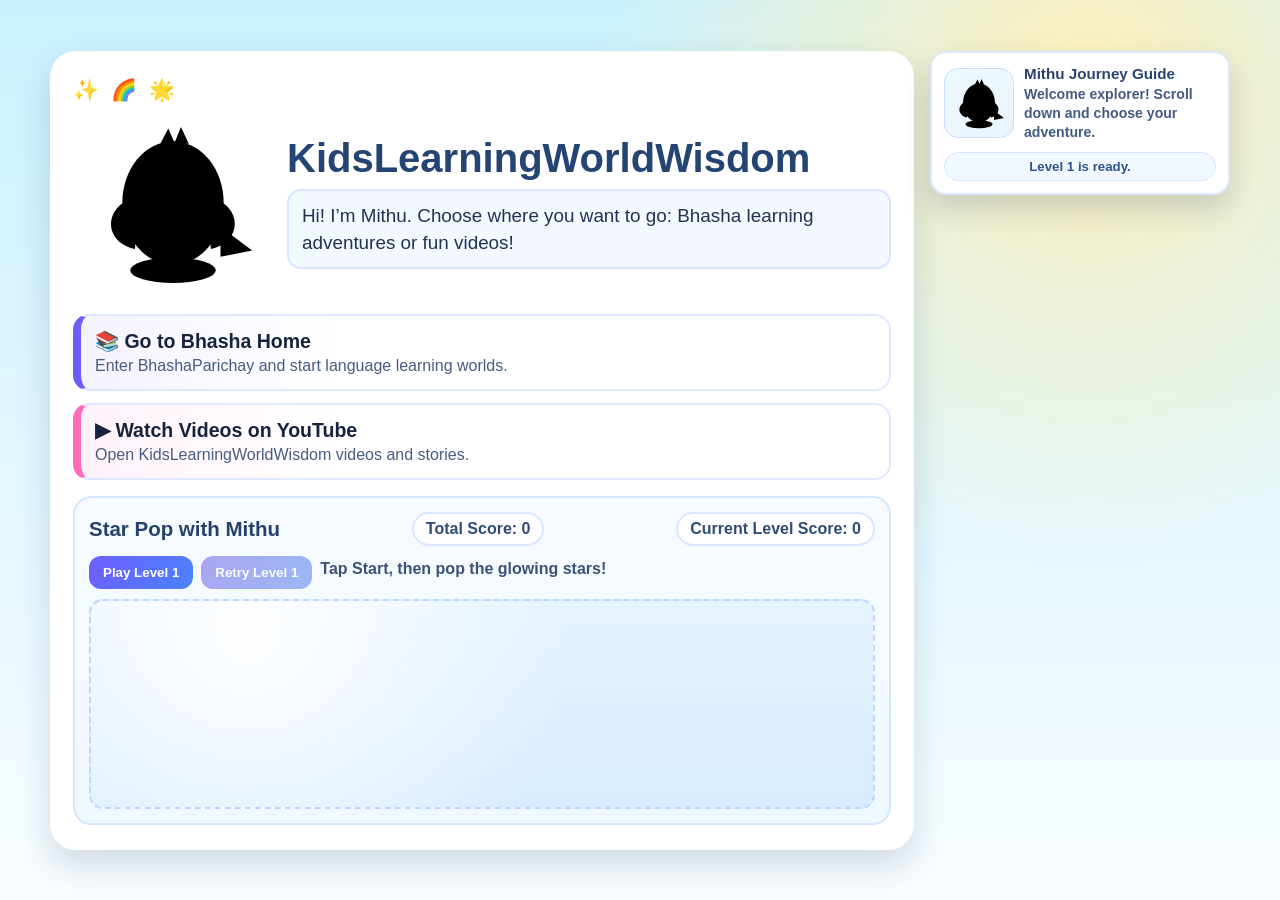
==== index.html @ 31310dd8 "Restore Mithu themes and add generated Shloka Garden video Co-authored-by: Copilot <223556219+Copilo" ====
<!doctype html>
<html lang="en">
<head>
  <meta charset="utf-8">
  <meta name="viewport" content="width=device-width, initial-scale=1">
  <title>KidsLearningWorldWisdom | Magical Home</title>
  <meta name="description" content="KidsLearningWorldWisdom is a colorful home for children to learn with Mithu through BhashaParichay and videos.">
  <link rel="icon" href="data:image/svg+xml,%3Csvg xmlns='http://www.w3.org/2000/svg' viewBox='0 0 64 64'%3E%3Ctext y='50' x='8' font-size='44'%3E%F0%9F%8C%9F%3C/text%3E%3C/svg%3E">
  <link rel="stylesheet" href="assets/styles.css?v=20261114u4">
  <style>
    :root {
      --bg-start: #c8f0ff;
      --bg-end: #f9fdff;
      --card: #ffffff;
      --ink: #203353;
      --accent-1: #6d5efc;
      --accent-2: #ff6bb8;
      --accent-3: #ffb703;
      --mint: #37c98b;
    }

    * { box-sizing: border-box; }

    body {
      margin: 0;
      min-height: 100vh;
      font-family: "Trebuchet MS", "Segoe UI", Arial, sans-serif;
      color: var(--ink);
      background: radial-gradient(circle at 85% 10%, #fff0ba 0%, transparent 36%),
                  linear-gradient(180deg, var(--bg-start) 0%, var(--bg-end) 100%);
      display: grid;
      place-items: center;
      padding: 20px;
    }

    .page-shell {
      width: min(1180px, 100%);
      display: grid;
      grid-template-columns: minmax(0, 1fr) minmax(250px, 300px);
      align-items: start;
      gap: 16px;
    }

    .home-card {
      width: min(920px, 100%);
      background: var(--card);
      border-radius: 26px;
      padding: 24px 20px 22px;
      border: 3px solid #fff;
      box-shadow: 0 16px 34px rgba(21, 44, 84, 0.16);
    }

    .hero {
      display: grid;
      grid-template-columns: minmax(120px, 200px) 1fr;
      gap: 14px;
      align-items: center;
      margin-bottom: 16px;
    }

    .hero h1 {
      margin: 0 0 8px;
      font-size: clamp(1.65rem, 5.2vw, 2.5rem);
      color: #244574;
    }

    .speech {
      margin: 0;
      font-size: clamp(1rem, 3.4vw, 1.18rem);
      line-height: 1.45;
      background: #f4f8ff;
      border: 2px solid #d8e6ff;
      border-radius: 14px;
      padding: 11px 13px;
    }

    .links {
      display: grid;
      gap: 12px;
      margin-top: 14px;
    }

    .cta {
      display: block;
      text-decoration: none;
      color: #16233d;
      border-radius: 16px;
      border: 2px solid #dfe9ff;
      padding: 14px 14px;
      transition: transform 0.18s ease, box-shadow 0.18s ease, border-color 0.18s ease;
      background: #fff;
    }

    .cta:hover,
    .cta:focus-visible {
      transform: translateY(-2px);
      box-shadow: 0 12px 20px rgba(19, 41, 77, 0.16);
      border-color: #b8ceff;
      outline: none;
    }

    .cta-title {
      display: block;
      font-size: clamp(1.02rem, 3.3vw, 1.22rem);
      font-weight: 800;
      margin-bottom: 4px;
    }

    .cta-text {
      display: block;
      font-size: clamp(0.92rem, 2.8vw, 1rem);
      color: #465d82;
    }

    .cta-bhasha {
      border-left: 8px solid var(--accent-1);
      background: linear-gradient(90deg, #f5f2ff 0%, #fff 32%);
    }

    .cta-youtube {
      border-left: 8px solid var(--accent-2);
      background: linear-gradient(90deg, #fff2fa 0%, #fff 32%);
    }

    .sparkle {
      font-size: 1.3rem;
      letter-spacing: 3px;
      color: var(--accent-3);
      margin-bottom: 6px;
    }

    .mithu {
      width: 100%;
      max-width: 190px;
      margin-inline: auto;
      display: block;
    }

    .play-zone {
      margin-top: 16px;
      border-radius: 18px;
      border: 2px solid #d5e7ff;
      background: linear-gradient(180deg, #f7fbff, #f0f8ff);
      padding: 14px;
    }

    .play-head {
      display: flex;
      align-items: center;
      justify-content: space-between;
      gap: 10px;
      flex-wrap: wrap;
      margin-bottom: 10px;
    }

    .play-head h2 {
      margin: 0;
      font-size: clamp(1.06rem, 3.2vw, 1.28rem);
      color: #27426a;
    }

    .play-score {
      font-weight: 800;
      color: #2f4b76;
      background: #fff;
      border: 2px solid #d8e6ff;
      border-radius: 999px;
      padding: 6px 12px;
    }

    .play-tools {
      display: flex;
      align-items: center;
      gap: 8px;
      flex-wrap: wrap;
      margin-bottom: 10px;
    }

    .play-btn {
      border: 0;
      border-radius: 12px;
      padding: 9px 14px;
      font-weight: 800;
      cursor: pointer;
      color: #fff;
      background: linear-gradient(120deg, var(--accent-1), #4a83ff);
    }

    .play-message {
      font-weight: 700;
      color: #3d5277;
      min-height: 24px;
    }

    .play-btn:disabled {
      opacity: 0.55;
      cursor: not-allowed;
      filter: grayscale(0.15);
    }

    .star.orb-star { color: #ffd33d; }
    .star.orb-moon { color: #dbf1ff; }
    .star.orb-gem { color: #93ffe1; }

    .journey-guide {
      position: sticky;
      top: 16px;
      width: 100%;
      background: #ffffff;
      border: 2px solid #d9e8ff;
      border-radius: 16px;
      box-shadow: 0 14px 28px rgba(24, 41, 76, 0.18);
      padding: 12px;
      z-index: 15;
    }

    .journey-guide-head {
      display: grid;
      grid-template-columns: 70px 1fr;
      align-items: center;
      gap: 10px;
    }

    .journey-guide-mithu {
      margin: 0;
      width: 70px;
      height: 70px;
      border-radius: 14px;
      background: linear-gradient(145deg, #ecfbff, #eaf4ff);
      padding: 4px;
      border: 1px solid #c5ddff;
    }

    .journey-guide .mithu-svg {
      width: 100%;
      height: 100%;
      margin: 0;
    }

    .journey-guide-title {
      margin: 0;
      font-size: 0.95rem;
      font-weight: 900;
      color: #2a4370;
    }

    .journey-guide-speech {
      margin: 3px 0 0;
      font-size: 0.88rem;
      line-height: 1.35;
      color: #435a83;
      font-weight: 700;
    }

    .journey-guide-status {
      margin: 10px 0 0;
      font-size: 0.83rem;
      font-weight: 800;
      color: #315488;
      background: #f2f8ff;
      border: 1px solid #d4e5ff;
      border-radius: 999px;
      padding: 6px 10px;
      text-align: center;
    }

    .journey-guide.state-dancing .journey-guide-mithu {
      animation: mithuGuideDance 0.44s ease-in-out 4;
    }

    @keyframes mithuGuideDance {
      0%, 100% { transform: translateY(0) rotate(0deg); }
      25% { transform: translateY(-3px) rotate(-8deg); }
      50% { transform: translateY(0) rotate(0deg); }
      75% { transform: translateY(-3px) rotate(8deg); }
    }

    .star-field {
      position: relative;
      height: 210px;
      border-radius: 14px;
      border: 2px dashed #bdd6ff;
      background:
        radial-gradient(circle at 20% 15%, rgba(255, 255, 255, 0.95) 0, rgba(255,255,255,0) 50%),
        linear-gradient(180deg, #e5f3ff 0%, #d8ecff 100%);
      overflow: hidden;
      touch-action: manipulation;
    }

    .star {
      position: absolute;
      border: 0;
      background: transparent;
      font-size: 1.8rem;
      cursor: pointer;
      transform: translate(-50%, -50%);
      filter: drop-shadow(0 6px 8px rgba(52, 88, 138, 0.26));
      user-select: none;
    }

    .float-bubble {
      position: absolute;
      bottom: -24px;
      width: 14px;
      height: 14px;
      border-radius: 50%;
      background: rgba(255, 255, 255, 0.74);
      animation: bubbleUp linear infinite;
      pointer-events: none;
    }

    @keyframes bubbleUp {
      from { transform: translateY(0) scale(0.7); opacity: 0; }
      15% { opacity: 0.9; }
      to { transform: translateY(-250px) scale(1.2); opacity: 0; }
    }

    @media (max-width: 1060px) {
      .page-shell {
        grid-template-columns: 1fr;
      }

      .journey-guide {
        position: static;
        width: 100%;
        margin-top: 12px;
      }
    }

    @media (max-width: 760px) {
      .hero { grid-template-columns: 1fr; text-align: center; }
      .star-field { height: 190px; }
    }
  </style>
</head>
<body>
  <div class="page-shell">
    <main class="home-card">
      <div class="sparkle">✨ 🌈 🌟</div>
      <section class="hero">
        <svg class="mithu mithu-svg state-idle" viewBox="0 0 240 240" role="img" aria-label="Mithu parrot mascot">
          <ellipse class="mithu-shadow" cx="120" cy="205" rx="54" ry="16"></ellipse>
          <path class="mithu-tail" d="M180 150 L220 180 L180 188 Z"></path>
          <ellipse class="mithu-body" cx="120" cy="120" rx="64" ry="78"></ellipse>
          <ellipse class="mithu-belly" cx="120" cy="138" rx="40" ry="48"></ellipse>
          <path class="mithu-wing-left" d="M78 112 C34 118, 28 168, 72 178 C74 152, 86 132, 98 124 Z"></path>
          <path class="mithu-wing-right" d="M162 112 C206 118, 212 168, 168 178 C166 152, 154 132, 142 124 Z"></path>
          <circle class="mithu-eye-left" cx="100" cy="96" r="8"></circle>
          <circle class="mithu-eye-right" cx="140" cy="96" r="8"></circle>
          <path class="mithu-beak-top" d="M106 109 C114 103, 126 103, 134 109 C128 118, 118 122, 106 118 Z"></path>
          <path class="mithu-beak-bottom" d="M108 118 C116 122, 124 122, 132 118 C126 128, 116 131, 108 126 Z"></path>
          <rect class="mithu-leg-left" x="104" y="184" width="8" height="20" rx="4"></rect>
          <rect class="mithu-leg-right" x="128" y="184" width="8" height="20" rx="4"></rect>
          <path class="mithu-crest" d="M104 45 L114 26 L122 44 L130 24 L140 45"></path>
        </svg>
        <div>
          <h1>KidsLearningWorldWisdom</h1>
          <p class="speech">Hi! I’m Mithu. Choose where you want to go: Bhasha learning adventures or fun videos!</p>
        </div>
      </section>

    <section class="links" aria-label="Main destinations">
      <a class="cta cta-bhasha" href="/bhashaparichay/" id="bhashaHomeLink">
        <span class="cta-title">📚 Go to Bhasha Home</span>
        <span class="cta-text">Enter BhashaParichay and start language learning worlds.</span>
      </a>

      <a class="cta cta-youtube" href="https://www.youtube.com/@BhagwadGitaForKids" target="_blank" rel="noopener noreferrer" id="youtubeChannelLink">
        <span class="cta-title">▶ Watch Videos on YouTube</span>
        <span class="cta-text">Open KidsLearningWorldWisdom videos and stories.</span>
      </a>
    </section>

      <section class="play-zone" aria-label="Mini game">
        <div class="play-head">
          <h2>Star Pop with Mithu</h2>
          <div class="play-score" id="totalScore">Total Score: 0</div>
          <div class="play-score" id="currentLevelScore">Current Level Score: 0</div>
        </div>
        <div class="play-tools">
          <button class="play-btn" id="startStarGame" type="button">Start Level 1</button>
          <button class="play-btn" id="retryStarGame" type="button" disabled>Retry Level 1</button>
          <div class="play-message" id="gameMessage">Tap Start, then pop the glowing stars!</div>
        </div>
        <div class="star-field" id="starField" aria-live="polite"></div>
      </section>
    </main>

    <aside class="journey-guide parrot-mascot state-idle" id="journeyGuide" aria-live="polite">
      <div class="journey-guide-head">
        <figure class="journey-guide-mithu" aria-hidden="true">
          <svg viewBox="0 0 240 240" class="mithu-svg" role="presentation">
            <ellipse class="mithu-shadow" cx="120" cy="205" rx="54" ry="16"></ellipse>
            <path class="mithu-tail" d="M180 150 L220 180 L180 188 Z"></path>
            <ellipse class="mithu-body" cx="120" cy="120" rx="64" ry="78"></ellipse>
            <ellipse class="mithu-belly" cx="120" cy="138" rx="40" ry="48"></ellipse>
            <path class="mithu-wing-left" d="M78 112 C34 118, 28 168, 72 178 C74 152, 86 132, 98 124 Z"></path>
            <path class="mithu-wing-right" d="M162 112 C206 118, 212 168, 168 178 C166 152, 154 132, 142 124 Z"></path>
            <circle class="mithu-eye-left" cx="100" cy="96" r="8"></circle>
            <circle class="mithu-eye-right" cx="140" cy="96" r="8"></circle>
            <path class="mithu-beak-top" d="M106 109 C114 103, 126 103, 134 109 C128 118, 118 122, 106 118 Z"></path>
            <path class="mithu-beak-bottom" d="M108 118 C116 122, 124 122, 132 118 C126 128, 116 131, 108 126 Z"></path>
            <rect class="mithu-leg-left" x="104" y="184" width="8" height="20" rx="4"></rect>
            <rect class="mithu-leg-right" x="128" y="184" width="8" height="20" rx="4"></rect>
            <path class="mithu-crest" d="M104 45 L114 26 L122 44 L130 24 L140 45"></path>
          </svg>
        </figure>
        <div>
          <p class="journey-guide-title">Mithu Journey Guide</p>
          <p class="journey-guide-speech mascot-speech" id="journeyGuideSpeech">Scroll and play! I will guide you.</p>
        </div>
      </div>
      <p class="journey-guide-status" id="journeyGuideStatus">Unlock next level by tapping both Go to Bhasha Home and Watch YouTube after each level.</p>
    </aside>
  </div>

  <script src="assets/vendor/motion.min.js"></script>
  <script src="assets/vendor/canvas-confetti.min.js"></script>
  <script src="assets/site-config.js?v=20261114u1"></script>
  <script src="assets/mithu-follower.js?v=20261113u5"></script>
  <script>
    (function initHomePlayZone() {
      if (typeof window.spApplyDeploymentTestReset === "function") {
        window.spApplyDeploymentTestReset();
      }
      const field = document.getElementById("starField");
      const totalScoreNode = document.getElementById("totalScore");
      const currentLevelScoreNode = document.getElementById("currentLevelScore");
      const msg = document.getElementById("gameMessage");
      const startBtn = document.getElementById("startStarGame");
      const retryBtn = document.getElementById("retryStarGame");
      const bhashaLink = document.getElementById("bhashaHomeLink");
      const youtubeLink = document.getElementById("youtubeChannelLink");
      const guide = document.getElementById("journeyGuide");
      const guideSpeech = document.getElementById("journeyGuideSpeech");
      const guideStatus = document.getElementById("journeyGuideStatus");
      const heroMithu = document.querySelector(".hero .mithu");
      const sections = Array.from(document.querySelectorAll(".hero, .links, .play-zone"));

      const motionApi = window.Motion || {};
      const animate = motionApi.animate;

      const GAME_STATE_KEY = "klww.home.starQuest.v4";
      const TOTAL_LEVELS = 20;
      const ORBS = [
        { icon: "⭐", name: "Stars", cssClass: "orb-star" },
        { icon: "🌙", name: "Moons", cssClass: "orb-moon" },
        { icon: "💎", name: "Gems", cssClass: "orb-gem" },
        { icon: "☀️", name: "Suns", cssClass: "orb-star" },
        { icon: "🫧", name: "Bubbles", cssClass: "orb-moon" }
      ];

      let currentLevelScore = 0;
      let totalScore = 0;
      let remaining = 0;
      let running = false;
      let timerId = null;
      let state = {
        currentLevel: 1,
        gateLevel: null,
        gate: { bhasha: false, youtube: false },
        playedCurrentLevel: false,
        perLevelScores: {}
      };

      function readJson(key, fallback) {
        try {
          const raw = localStorage.getItem(key);
          if (!raw) return fallback;
          return JSON.parse(raw);
        } catch (_error) {
          return fallback;
        }
      }

      function writeJson(key, value) {
        try {
          localStorage.setItem(key, JSON.stringify(value));
        } catch (_error) {
          return;
        }
      }

      function normalizeLevel(value) {
        if (!Number.isFinite(Number(value))) return 1;
        return Math.max(1, Math.min(TOTAL_LEVELS, Math.floor(Number(value))));
      }

      function saveState() {
        writeJson(GAME_STATE_KEY, state);
      }

      function loadState() {
        const loaded = readJson(GAME_STATE_KEY, null);
        if (!loaded || typeof loaded !== "object") return;
        state.currentLevel = normalizeLevel(loaded.currentLevel);
        state.gateLevel = Number.isFinite(Number(loaded.gateLevel)) ? normalizeLevel(loaded.gateLevel) : null;
        const gate = loaded.gate && typeof loaded.gate === "object" ? loaded.gate : {};
        state.gate = {
          bhasha: Boolean(gate.bhasha),
          youtube: Boolean(gate.youtube)
        };
        state.playedCurrentLevel = Boolean(loaded.playedCurrentLevel);
        const loadedPerLevelScores = loaded.perLevelScores && typeof loaded.perLevelScores === "object" ? loaded.perLevelScores : {};
        state.perLevelScores = {};
        Object.keys(loadedPerLevelScores).forEach(function (key) {
          const level = normalizeLevel(key);
          const value = Math.max(0, Math.floor(Number(loadedPerLevelScores[key]) || 0));
          state.perLevelScores[level] = value;
        });
        totalScore = Object.keys(state.perLevelScores).reduce(function (sum, key) {
          return sum + Math.max(0, Math.floor(Number(state.perLevelScores[key]) || 0));
        }, 0);
      }

      function resetGameProgressFromUrl() {
        let shouldReset = false;
        try {
          const params = new URLSearchParams(window.location.search || "");
          shouldReset = params.get("resetHomeGame") === "1";
          if (shouldReset) {
            localStorage.removeItem(GAME_STATE_KEY);
            localStorage.removeItem("klww.home.starQuest.v3");
            localStorage.removeItem("klww.home.starQuest");
            state = {
              currentLevel: 1,
              gateLevel: null,
              gate: { bhasha: false, youtube: false },
              playedCurrentLevel: false,
              perLevelScores: {}
            };
            totalScore = 0;
            const cleanUrl = window.location.pathname + (params.toString() ? "?" + params.toString().replace(/(^|&)resetHomeGame=1(&|$)/, "$1").replace(/^&|&$/g, "").replace(/&&+/g, "&") : "");
            if (window.history && typeof window.history.replaceState === "function") {
              window.history.replaceState(null, "", cleanUrl === window.location.pathname + "?" ? window.location.pathname : cleanUrl);
            }
          }
        } catch (_error) {
          return false;
        }
        return shouldReset;
      }

      function levelConfig(levelNumber) {
        const level = normalizeLevel(levelNumber);
        const orb = ORBS[(level - 1) % ORBS.length];
        return {
          level: level,
          target: Math.min(40, 8 + Math.ceil(level * 1.4)),
          orb: orb.icon,
          name: orb.name,
          cssClass: orb.cssClass,
          minDelay: Math.max(110, 360 - level * 10),
          randomDelay: Math.max(80, 360 - level * 8),
          life: Math.max(820, 2300 - level * 70),
          sizeRem: Math.max(1.2, 1.9 - level * 0.02)
        };
      }

      function isGateOpen() {
        return !state.gateLevel || (state.gate.bhasha && state.gate.youtube);
      }

      function setCurrentLevelScore(next) {
        currentLevelScore = Math.max(0, Math.floor(Number(next) || 0));
        currentLevelScoreNode.textContent = "Current Level Score: " + currentLevelScore;
      }

      function setTotalScore(next) {
        totalScore = Math.max(0, Math.floor(Number(next) || 0));
        totalScoreNode.textContent = "Total Score: " + totalScore;
      }

      function clearField() {
        field.querySelectorAll(".star").forEach((node) => node.remove());
      }

      function updateMessage(text) {
        msg.textContent = text;
      }

      function setGuide(state, speech, status) {
        guide.classList.toggle("state-dancing", state === "dancing");
        if (heroMithu) {
          heroMithu.classList.toggle("state-dancing", state === "dancing");
          heroMithu.classList.toggle("state-idle", state !== "dancing");
        }
        if (speech) guideSpeech.textContent = speech;
        if (status) guideStatus.textContent = status;
      }

      function createBubbles() {
        field.querySelectorAll(".float-bubble").forEach((n) => n.remove());
        for (let i = 0; i < 10; i += 1) {
          const bubble = document.createElement("span");
          bubble.className = "float-bubble";
          bubble.style.left = (8 + Math.random() * 84).toFixed(1) + "%";
          bubble.style.animationDuration = (4 + Math.random() * 5).toFixed(2) + "s";
          bubble.style.animationDelay = (Math.random() * 3).toFixed(2) + "s";
          field.appendChild(bubble);
        }
      }

      function animateParrot() {
        // Home now uses the shared CSS mascot states for site-wide consistent Mithu animation.
      }

      function finishRound() {
        const level = levelConfig(state.currentLevel);
        running = false;
        clearTimeout(timerId);
        state.perLevelScores[level.level] = currentLevelScore;
        setTotalScore(Object.keys(state.perLevelScores).reduce(function (sum, key) {
          return sum + Math.max(0, Math.floor(Number(state.perLevelScores[key]) || 0));
        }, 0));
        updateMessage("Nice try! You scored " + currentLevelScore + " on Level " + level.level + ".");
        setGuide("dancing", "Great effort! You scored " + currentLevelScore + ". Retry this level or unlock the next level with both destination buttons.", "Ready for retry or unlock mission");
        if (state.currentLevel >= TOTAL_LEVELS) {
          state = {
            currentLevel: 1,
            gateLevel: null,
            gate: { bhasha: false, youtube: false },
            playedCurrentLevel: false,
            perLevelScores: {}
          };
          setCurrentLevelScore(0);
          setTotalScore(0);
          saveState();
          startBtn.textContent = "Start Level 1";
          if (typeof confetti === "function") confetti({ particleCount: 150, spread: 95, scalar: 0.9 });
          updateMessage("Amazing journey complete! Mithu restarted the adventure from Level 1.");
          return;
        }
        state.gateLevel = state.currentLevel + 1;
        state.gate = { bhasha: false, youtube: false };
        state.playedCurrentLevel = true;
        saveState();
        syncGateUi();
      }

      function resetScoreForLevel() {
        setCurrentLevelScore(0);
      }

      function celebrate(button) {
        if (typeof confetti === "function") {
          const rect = button.getBoundingClientRect();
          const ox = (rect.left + rect.width / 2) / window.innerWidth;
          const oy = (rect.top + rect.height / 2) / window.innerHeight;
          confetti({
            particleCount: 28,
            spread: 68,
            origin: { x: ox, y: oy },
            scalar: 0.8
          });
        }
      }

      function spawnOrb() {
        if (!running) return;
        const level = levelConfig(state.currentLevel);

        const orb = document.createElement("button");
        orb.type = "button";
        orb.className = "star " + level.cssClass;
        orb.textContent = level.orb;
        orb.setAttribute("aria-label", "Pop " + level.name.toLowerCase());
        orb.style.fontSize = level.sizeRem.toFixed(2) + "rem";

        const x = 10 + Math.random() * 80;
        const y = 15 + Math.random() * 70;
        orb.style.left = x.toFixed(1) + "%";
        orb.style.top = y.toFixed(1) + "%";

        field.appendChild(orb);

        if (typeof animate === "function") {
          animate(orb, { transform: ["translate(-50%, -50%) scale(0.6)", "translate(-50%, -50%) scale(1.05)"] }, { duration: 0.6, easing: "ease-out" });
          animate(orb, { translateY: [0, -6, 0] }, { duration: 1.4, repeat: Infinity, easing: "ease-in-out" });
        }

        orb.addEventListener("click", function () {
          setCurrentLevelScore(currentLevelScore + 1);
          remaining -= 1;
          celebrate(orb);
          if (typeof animate === "function") {
            animate(orb, { opacity: [1, 0], transform: ["translate(-50%, -50%) scale(1)", "translate(-50%, -50%) scale(1.5)"] }, { duration: 0.25 });
          }
          orb.remove();

          if (remaining <= 0) {
            finishRound();
            return;
          }

          timerId = setTimeout(spawnOrb, level.minDelay + Math.random() * level.randomDelay);
        }, { once: true });

        timerId = setTimeout(function () {
          if (orb.isConnected && running) {
            orb.remove();
            setCurrentLevelScore(Math.max(0, currentLevelScore - 1));
            remaining -= 1;
            if (remaining <= 0) {
              finishRound();
              return;
            }
            timerId = setTimeout(spawnOrb, Math.max(180, level.minDelay - 40));
          }
        }, level.life);
      }

      function startGame() {
        if (running) return;
        if (state.gateLevel && !isGateOpen()) return;
        if (state.gateLevel && isGateOpen()) {
          state.currentLevel = state.gateLevel;
          state.gateLevel = null;
          state.gate = { bhasha: false, youtube: false };
          state.playedCurrentLevel = false;
          saveState();
          syncGateUi();
        }
        const level = levelConfig(state.currentLevel);
        running = true;
        state.playedCurrentLevel = true;
        saveState();
        clearField();
        remaining = level.target;
        resetScoreForLevel();
        retryBtn.disabled = false;
        updateMessage("Level " + level.level + ": pop " + level.target + " " + level.name.toLowerCase() + "!");
        setGuide("idle", "Let's play Level " + level.level + "! Tap each glowing " + level.name.toLowerCase().slice(0, -1) + ".", "Journey mode: active");
        createBubbles();
        spawnOrb();
      }

      function retryGame() {
        if (running) {
          clearTimeout(timerId);
          running = false;
        }
        if (!state.playedCurrentLevel) {
          state.playedCurrentLevel = true;
          saveState();
        }
        const level = levelConfig(state.currentLevel);
        clearField();
        running = true;
        remaining = level.target;
        resetScoreForLevel();
        updateMessage("Retry Level " + level.level + ": pop " + level.target + " " + level.name.toLowerCase() + "!");
        setGuide("idle", "Retry time! Let's beat your score on Level " + level.level + ".", "Retry in progress");
        createBubbles();
        spawnOrb();
      }

      function syncGateUi() {
        if (!state.gateLevel) {
          startBtn.disabled = false;
          startBtn.textContent = "Play Level " + state.currentLevel;
          retryBtn.disabled = !state.playedCurrentLevel;
          retryBtn.textContent = "Retry Level " + state.currentLevel;
          guideStatus.textContent = "Level " + state.currentLevel + " is ready.";
          return;
        }
        const open = isGateOpen();
        startBtn.disabled = !open;
        startBtn.textContent = "Start Level " + state.gateLevel;
        retryBtn.disabled = false;
        retryBtn.textContent = "Retry Level " + state.currentLevel;
        guideStatus.textContent = "Unlock next level: "
          + (state.gate.bhasha ? "Bhasha Home done" : "Go to Bhasha Home")
          + " + "
          + (state.gate.youtube ? "YouTube done" : "Watch YouTube");
      }

      function markGateAction(action) {
        if (!state.gateLevel) return;
        if (action === "bhasha") state.gate.bhasha = true;
        if (action === "youtube") state.gate.youtube = true;
        if (isGateOpen()) {
          setGuide("dancing", "Great! Level " + state.gateLevel + " is now unlocked. Tap Play to continue!", "Unlocked");
          if (typeof confetti === "function") confetti({ particleCount: 70, spread: 68, scalar: 0.8 });
        }
        saveState();
        syncGateUi();
      }

      function updateGuideByScroll() {
        const level = levelConfig(state.currentLevel);
        const top = window.scrollY + 120;
        let sectionName = "hero";
        sections.forEach(function (section) {
          if (section.offsetTop <= top) {
            if (section.classList.contains("links")) sectionName = "links";
            if (section.classList.contains("play-zone")) sectionName = "play";
          }
        });
        if (running) return;
        if (sectionName === "hero") {
          setGuide("idle", "Welcome explorer! Scroll down and choose your adventure.", guideStatus.textContent);
        } else if (sectionName === "links") {
          setGuide("idle", "After each level, tap both destination buttons to unlock the next level.", guideStatus.textContent);
        } else {
          setGuide("idle", "Now play Level " + state.currentLevel + ": pop " + level.target + " " + level.name.toLowerCase() + ".", guideStatus.textContent);
        }
      }

      startBtn.addEventListener("click", startGame);
      retryBtn.addEventListener("click", retryGame);
      bhashaLink.addEventListener("click", function () {
        markGateAction("bhasha");
      });
      youtubeLink.addEventListener("click", function () {
        markGateAction("youtube");
      });
      document.addEventListener("visibilitychange", function () {
        if (!document.hidden) {
          const stored = readJson(GAME_STATE_KEY, null);
          if (stored) {
            loadState();
            setTotalScore(totalScore);
            if (!running) setCurrentLevelScore(0);
            syncGateUi();
          }
          updateGuideByScroll();
        }
      });
      window.addEventListener("scroll", updateGuideByScroll, { passive: true });

      const resetByUrl = resetGameProgressFromUrl();
      if (!resetByUrl) loadState();
      setCurrentLevelScore(0);
      setTotalScore(totalScore);
      createBubbles();
      syncGateUi();
      animateParrot();
      updateGuideByScroll();
      if (resetByUrl) {
        updateMessage("Progress reset. Welcome back to Level 1!");
      }
    })();
  </script>
</body>
</html>
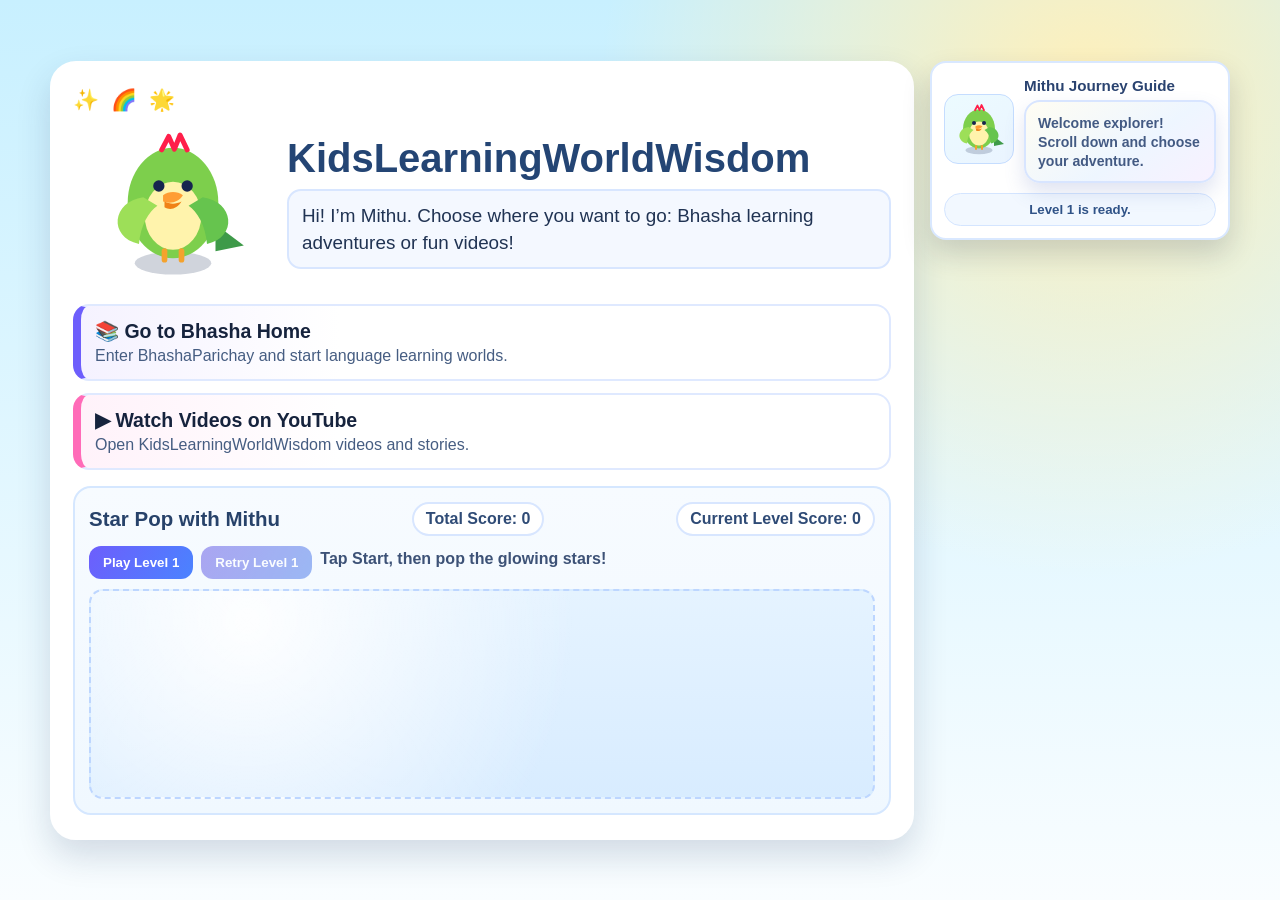
==== commit a1109c0a: "Expand Shloka Garden and rebuild mantra videos Co-authored-by: Copilot <223556219+Copilot@users.nore" ====
--- a/index.html
+++ b/index.html
@@ -6,7 +6,7 @@
   <title>KidsLearningWorldWisdom | Magical Home</title>
   <meta name="description" content="KidsLearningWorldWisdom is a colorful home for children to learn with Mithu through BhashaParichay and videos.">
   <link rel="icon" href="data:image/svg+xml,%3Csvg xmlns='http://www.w3.org/2000/svg' viewBox='0 0 64 64'%3E%3Ctext y='50' x='8' font-size='44'%3E%F0%9F%8C%9F%3C/text%3E%3C/svg%3E">
-  <link rel="stylesheet" href="assets/styles.css?v=20261114u4">
+  <link rel="stylesheet" href="assets/styles.css?v=20261114u6">
   <style>
     :root {
       --bg-start: #c8f0ff;
@@ -338,7 +338,7 @@
     <main class="home-card">
       <div class="sparkle">✨ 🌈 🌟</div>
       <section class="hero">
-        <svg class="mithu mithu-svg state-idle" viewBox="0 0 240 240" role="img" aria-label="Mithu parrot mascot">
+        <svg class="mithu mithu-svg mithu-classic state-idle" viewBox="0 0 240 240" role="img" aria-label="Mithu parrot mascot">
           <ellipse class="mithu-shadow" cx="120" cy="205" rx="54" ry="16"></ellipse>
           <path class="mithu-tail" d="M180 150 L220 180 L180 188 Z"></path>
           <ellipse class="mithu-body" cx="120" cy="120" rx="64" ry="78"></ellipse>
@@ -389,7 +389,7 @@
     <aside class="journey-guide parrot-mascot state-idle" id="journeyGuide" aria-live="polite">
       <div class="journey-guide-head">
         <figure class="journey-guide-mithu" aria-hidden="true">
-          <svg viewBox="0 0 240 240" class="mithu-svg" role="presentation">
+          <svg viewBox="0 0 240 240" class="mithu-svg mithu-classic" role="presentation">
             <ellipse class="mithu-shadow" cx="120" cy="205" rx="54" ry="16"></ellipse>
             <path class="mithu-tail" d="M180 150 L220 180 L180 188 Z"></path>
             <ellipse class="mithu-body" cx="120" cy="120" rx="64" ry="78"></ellipse>
--- a/assets/styles.css
+++ b/assets/styles.css
@@ -0,0 +1,3704 @@
+:root {
+  --bg1: #fff9f2;
+  --bg2: #ecf7ff;
+  --ink: #1f2440;
+  --primary: #7a41ff;
+  --primary-2: #4d7dff;
+  --accent: #ff9b42;
+  --success: #17a159;
+  --warn: #be6500;
+  --card: #ffffff;
+  --radius: 20px;
+  --shadow: 0 12px 28px rgba(44, 62, 120, 0.14);
+  --page-max-width: 100%;
+  --site-edge-gap: clamp(10px, 2vw, 28px);
+  --header-offset: 86px;
+}
+
+.picture-choice {
+  width: min(210px, 100%);
+  display: grid;
+  gap: 8px;
+  text-align: center;
+  transition: transform 0.2s ease, filter 0.2s ease, box-shadow 0.2s ease;
+}
+
+.picture-choice.selected {
+  transform: translateY(-2px) scale(1.01);
+  box-shadow: 0 10px 16px rgba(79, 98, 183, 0.18);
+}
+
+.picture-choice.correct .picture-illustration {
+  border-color: #4db56f;
+  box-shadow: 0 0 0 3px rgba(77, 181, 111, 0.22);
+}
+
+.picture-illustration {
+  width: 100%;
+  height: 112px;
+  border-radius: 10px;
+  border: 1px solid #dbe6ff;
+  object-fit: contain;
+  object-position: center;
+  padding: 6px;
+  background: #f4f7ff;
+}
+
+.picture-label {
+  font-size: 0.86rem;
+  color: #2f3a6d;
+}
+
+.picture-match-lottie {
+  width: 86px;
+  height: 66px;
+  margin: 2px auto 8px;
+  pointer-events: none;
+}
+
+.prompt-illustration {
+  display: inline-block;
+  margin-left: 10px;
+  vertical-align: middle;
+  width: min(120px, 28vw);
+}
+
+.lesson-mascot {
+  margin: 10px 0;
+  transition: transform 0.18s ease, box-shadow 0.18s ease;
+  pointer-events: none;
+  max-width: 360px;
+}
+
+* {
+  box-sizing: border-box;
+}
+
+html,
+body {
+  margin: 0;
+  padding: 0;
+  font-family: "Segoe UI", "Noto Sans Devanagari", Arial, sans-serif;
+  color: var(--ink);
+  background: linear-gradient(180deg, var(--bg1), var(--bg2));
+  min-height: 100%;
+}
+
+.skip-link {
+  position: absolute;
+  left: -999px;
+  top: 0;
+}
+
+.skip-link:focus {
+  left: 12px;
+  top: 12px;
+  background: #111;
+  color: #fff;
+  padding: 8px 12px;
+  border-radius: 10px;
+  z-index: 20;
+}
+
+.site-header {
+  display: flex;
+  justify-content: space-between;
+  gap: 10px;
+  align-items: center;
+  padding: 14px clamp(12px, 3vw, 30px);
+  position: sticky;
+  top: 0;
+  z-index: 10;
+  background: rgba(255, 255, 255, 0.88);
+  backdrop-filter: blur(10px);
+  border-bottom: 1px solid #e7ecff;
+}
+
+.main-nav {
+  display: flex;
+  gap: 8px;
+  flex-wrap: nowrap;
+}
+
+.main-nav a {
+  text-decoration: none;
+  color: var(--ink);
+  font-weight: 700;
+  padding: 10px 14px;
+  border-radius: 12px;
+}
+
+.language-chooser-link {
+  text-decoration: none;
+}
+
+.language-hero-layout {
+  display: grid;
+  grid-template-columns: minmax(120px, 220px) 1fr;
+  gap: 14px;
+  align-items: center;
+}
+
+.language-hero-mithu {
+  display: grid;
+  place-items: center;
+}
+
+.language-grid {
+  display: grid;
+  grid-template-columns: repeat(auto-fit, minmax(220px, 1fr));
+  gap: 14px;
+  perspective: 1000px;
+}
+
+.language-card {
+  display: grid;
+  gap: 10px;
+  text-decoration: none;
+  color: var(--ink);
+  border: 2px solid #d9e5ff;
+  border-radius: 20px;
+  background: linear-gradient(180deg, #ffffff, #f7fbff);
+  padding: 14px 14px 16px;
+  box-shadow: 0 10px 22px rgba(44, 62, 120, 0.14);
+  transition: transform 0.24s ease, box-shadow 0.24s ease, border-color 0.24s ease, filter 0.24s ease;
+  position: relative;
+  overflow: hidden;
+  transform-style: preserve-3d;
+}
+
+.language-card::after {
+  content: "";
+  position: absolute;
+  inset: auto -24px -38px auto;
+  width: 130px;
+  height: 130px;
+  border-radius: 50%;
+  background: radial-gradient(circle, rgba(255, 255, 255, 0.55), rgba(255, 255, 255, 0));
+  pointer-events: none;
+}
+
+.language-card:hover,
+.language-card:focus-visible {
+  transform: translateY(-3px);
+  box-shadow: 0 14px 26px rgba(44, 62, 120, 0.2);
+  border-color: #9fb5ff;
+  filter: saturate(1.05);
+}
+
+.language-card.is-language-locked {
+  border-color: #d8dcef;
+  background: linear-gradient(180deg, #fbfcff, #f5f7fc);
+  box-shadow: 0 8px 16px rgba(44, 62, 120, 0.11);
+}
+
+.language-card.is-language-locked:hover,
+.language-card.is-language-locked:focus-visible {
+  transform: none;
+  border-color: #d8dcef;
+  box-shadow: 0 8px 16px rgba(44, 62, 120, 0.11);
+}
+
+.language-lock-badge {
+  justify-self: start;
+  display: inline-flex;
+  align-items: center;
+  gap: 6px;
+  padding: 4px 10px;
+  border-radius: 999px;
+  background: #eef1fb;
+  border: 1px solid #d8def1;
+  color: #4f5680;
+  font-size: 0.74rem;
+  font-weight: 800;
+  letter-spacing: 0.01em;
+}
+
+.language-lock-badge[hidden] {
+  display: none !important;
+}
+
+.language-portal {
+  position: relative;
+  width: 100%;
+  min-height: 114px;
+  border-radius: 16px;
+  display: block;
+  overflow: hidden;
+  background: linear-gradient(150deg, #ddeeff, #fff);
+  border: 1px solid #c8ddff;
+}
+
+.language-portal .portal-ring {
+  position: absolute;
+  inset: 10px;
+  border-radius: 14px;
+  border: 2px solid rgba(255, 255, 255, 0.88);
+  box-shadow: 0 0 0 2px rgba(140, 173, 255, 0.25), inset 0 0 28px rgba(109, 140, 255, 0.2);
+  animation: iconTwinkle 3.1s ease-in-out infinite;
+}
+
+.language-portal .portal-core {
+  position: absolute;
+  left: 16px;
+  top: 15px;
+  width: 84px;
+  height: 84px;
+  border-radius: 50%;
+  border: 3px solid rgba(255, 255, 255, 0.94);
+  overflow: hidden;
+  box-shadow: 0 10px 16px rgba(67, 89, 170, 0.24);
+  animation: languagePortalBob 2.8s ease-in-out infinite;
+}
+
+.language-portal .portal-core img {
+  width: 100%;
+  height: 100%;
+  object-fit: cover;
+}
+
+.language-portal .portal-word {
+  position: absolute;
+  right: 14px;
+  bottom: 16px;
+  font-size: 1.15rem;
+  font-weight: 800;
+  color: #1e2f72;
+  text-shadow: 0 1px 0 rgba(255, 255, 255, 0.65);
+  animation: languageWordGlow 2.6s ease-in-out infinite;
+}
+
+.portal-country {
+  position: absolute;
+  top: 10px;
+  right: 10px;
+  z-index: 3;
+  font-size: 1.2rem;
+  line-height: 1;
+  filter: drop-shadow(0 2px 3px rgba(20, 30, 70, 0.2));
+}
+
+.portal-sanskrit .language-portal {
+  background: linear-gradient(145deg, #fff2dd, #fffdf2);
+}
+
+.portal-spanish .language-portal {
+  background: linear-gradient(145deg, #ffe5d8, #fff7d7);
+}
+
+.portal-portuguese .language-portal {
+  background: linear-gradient(145deg, #ddf4ff, #e9ffe7);
+}
+
+.portal-sanskrit .portal-word {
+  color: #7f4d11;
+}
+
+.portal-spanish .portal-word {
+  color: #8f1f2b;
+}
+
+.portal-portuguese .portal-word {
+  color: #17603c;
+}
+
+body.lang-theme-spanish .site-header {
+  border-bottom-color: #f7bf7b;
+}
+
+body.lang-theme-portuguese .site-header {
+  border-bottom-color: #78d6b1;
+}
+
+body.lang-theme-spanish .panel {
+  border-color: #f5d6ba;
+}
+
+body.lang-theme-portuguese .panel {
+  border-color: #bde8d8;
+}
+
+.portal-sanskrit:hover .portal-ring,
+.portal-spanish:hover .portal-ring,
+.portal-portuguese:hover .portal-ring,
+.portal-sanskrit:focus-visible .portal-ring,
+.portal-spanish:focus-visible .portal-ring,
+.portal-portuguese:focus-visible .portal-ring {
+  animation-duration: 1.5s;
+}
+
+@keyframes languagePortalBob {
+  0%, 100% { transform: translateY(0); }
+  50% { transform: translateY(-3px); }
+}
+
+@keyframes languageWordGlow {
+  0%, 100% { opacity: 0.9; text-shadow: 0 1px 0 rgba(255, 255, 255, 0.65), 0 0 0 rgba(77, 104, 216, 0); }
+  50% { opacity: 1; text-shadow: 0 1px 0 rgba(255, 255, 255, 0.65), 0 0 10px rgba(77, 104, 216, 0.34); }
+}
+
+.language-hero-mithu.state-dancing .mithu-body {
+  animation: mithuDance 1s ease-in-out 3;
+}
+
+.language-hero-mithu.state-dancing .mithu-wing-left {
+  transform-origin: 72% 36%;
+  animation: mithuWingFlapLeft 0.2s ease-in-out 7;
+}
+
+.language-hero-mithu.state-dancing .mithu-wing-right {
+  transform-origin: 28% 36%;
+  animation: mithuWingFlapRight 0.2s ease-in-out 7;
+}
+
+.medal-celebration {
+  margin-top: 8px;
+  padding: 9px 12px;
+  border-radius: 12px;
+  border: 2px dashed #ffd264;
+  background: linear-gradient(180deg, #fffcee, #fff6cc);
+  color: #7b4c00;
+  font-weight: 700;
+  font-size: 0.92rem;
+}
+
+.medal-grid {
+  display: grid;
+  grid-template-columns: repeat(auto-fit, minmax(200px, 1fr));
+  gap: 12px;
+}
+
+.medal-card {
+  border-radius: 16px;
+  border: 2px solid #dbe6ff;
+  padding: 12px 12px 14px;
+  background: #fff;
+  position: relative;
+  overflow: hidden;
+  transition: transform 0.24s ease, box-shadow 0.24s ease, border-color 0.24s ease, filter 0.24s ease;
+}
+
+.medal-card::before {
+  content: "";
+  position: absolute;
+  inset: 0;
+  background: radial-gradient(circle at 16% 15%, rgba(255, 255, 255, 0.5), rgba(255, 255, 255, 0));
+  pointer-events: none;
+}
+
+.medal-card.pending {
+  opacity: 0.86;
+  filter: saturate(0.88);
+  background: linear-gradient(180deg, #fbfcff, #f2f5ff);
+}
+
+.medal-card.earned {
+  border-color: #ffd464;
+  background: linear-gradient(180deg, #fff9de, #fff1c6);
+  box-shadow: 0 10px 16px rgba(255, 199, 57, 0.28);
+}
+
+.medal-card:hover,
+.medal-card:focus-within {
+  transform: translateY(-4px) scale(1.01);
+  box-shadow: 0 16px 26px rgba(67, 89, 170, 0.22);
+}
+
+.medal-card.pending:hover,
+.medal-card.pending:focus-within {
+  border-color: #c9d6ff;
+}
+
+.medal-card.earned:hover,
+.medal-card.earned:focus-within {
+  border-color: #ffc73a;
+  filter: saturate(1.08);
+}
+
+.medal-icon {
+  margin: 0 0 6px;
+  font-size: 1.5rem;
+}
+
+.medal-art {
+  width: 56px;
+  height: 56px;
+  border-radius: 50%;
+  border: 2px solid rgba(255, 255, 255, 0.9);
+  display: grid;
+  place-items: center;
+  margin-bottom: 8px;
+  box-shadow: 0 10px 18px rgba(66, 79, 146, 0.24);
+  background: linear-gradient(150deg, #ffe78c, #ffa955);
+  font-size: 1.5rem;
+  position: relative;
+  animation: medalOrbFloat 3.1s ease-in-out infinite;
+}
+
+.medal-art::before,
+.medal-art::after {
+  content: "";
+  position: absolute;
+  bottom: -11px;
+  width: 12px;
+  height: 16px;
+  border-radius: 0 0 4px 4px;
+  z-index: -1;
+}
+
+.medal-art::before {
+  left: 11px;
+  background: linear-gradient(180deg, #7fa2ff, #3d5fc2);
+}
+
+.medal-art::after {
+  right: 11px;
+  background: linear-gradient(180deg, #9de8ff, #4e96cf);
+}
+
+.medal-card.medal-sanskrit .medal-art {
+  background: linear-gradient(140deg, #ffe68c, #ff9f58);
+}
+
+.medal-card.medal-spanish .medal-art {
+  background: linear-gradient(140deg, #ff9f8f, #ffd269);
+}
+
+.medal-card.medal-portuguese .medal-art {
+  background: linear-gradient(140deg, #7de0b4, #4ea4ff);
+}
+
+.medal-card.coming-soon {
+  opacity: 0.74;
+  filter: saturate(0.72);
+  border-style: dashed;
+  border-color: #c6d5ff;
+  background: linear-gradient(180deg, #f8fbff, #f2f6ff);
+}
+
+.medal-card.medal-comingsoon .medal-art {
+  background: linear-gradient(140deg, #dbe7ff, #b8ccff);
+}
+
+.medal-card.coming-soon:hover,
+.medal-card.coming-soon:focus-within {
+  transform: none;
+  box-shadow: 0 10px 16px rgba(67, 89, 170, 0.14);
+}
+
+.medal-title {
+  margin: 0;
+  font-size: 1.02rem;
+}
+
+.medal-card.unlocking {
+  animation: unlockPulse 0.9s ease-out 1, medalRise 0.72s ease-out 1;
+}
+
+.medal-card.unlocking::after {
+  content: "";
+  position: absolute;
+  inset: -20% -20%;
+  background: radial-gradient(circle, rgba(255, 255, 255, 0.86), rgba(255, 255, 255, 0));
+  animation: medalSparkle 0.9s ease-out 1;
+}
+
+.medal-card.unlocking .medal-art {
+  animation: medalUnlockSpin 0.9s ease-out 1, medalOrbFloat 3.1s ease-in-out infinite;
+}
+
+@keyframes medalOrbFloat {
+  0%, 100% { transform: translateY(0); }
+  50% { transform: translateY(-4px); }
+}
+
+@keyframes medalUnlockSpin {
+  0% { transform: scale(1) rotate(0deg); }
+  55% { transform: scale(1.14) rotate(16deg); }
+  100% { transform: scale(1) rotate(0deg); }
+}
+
+@media (max-width: 780px) {
+  .language-hero-layout {
+    grid-template-columns: 1fr;
+  }
+}
+
+@media (prefers-reduced-motion: reduce) {
+  .language-card,
+  .language-card::before,
+  .language-portal .portal-ring,
+  .language-portal .portal-core,
+  .language-portal .portal-word,
+  .medal-art,
+  .medal-card.unlocking .medal-art {
+    animation: none !important;
+  }
+}
+
+.main-nav a[aria-current="page"] {
+  color: #fff;
+  background: linear-gradient(120deg, var(--primary), var(--primary-2));
+}
+
+.mute-btn {
+  border: 0;
+  border-radius: 12px;
+  background: #111b5a;
+  color: #fff;
+  font-weight: 700;
+  padding: 10px 12px;
+  cursor: pointer;
+}
+
+.test-mode-badge {
+  position: fixed;
+  right: 10px;
+  bottom: 10px;
+  z-index: 30;
+  border-radius: 999px;
+  border: 1px solid #f2c85f;
+  background: #fff6d8;
+  color: #6a4b00;
+  font-size: 12px;
+  font-weight: 700;
+  padding: 6px 10px;
+  box-shadow: 0 4px 14px rgba(0, 0, 0, 0.1);
+}
+
+.page-wrap {
+  width: 100%;
+  max-width: none;
+  margin: 12px auto 28px;
+  padding-inline: var(--site-edge-gap);
+  display: grid;
+  grid-template-columns: minmax(0, 1fr);
+  gap: 16px;
+}
+
+.page-wrap > * {
+  min-width: 0;
+}
+
+.page-wrap.with-mascot {
+  grid-template-columns: minmax(0, 1fr) clamp(220px, 20vw, 290px);
+  column-gap: 20px;
+  align-items: start;
+}
+
+.page-wrap.with-mascot > section,
+.page-wrap.with-mascot > nav {
+  grid-column: 1;
+}
+
+.mascot-rail {
+  grid-column: 2;
+  grid-row: 1 / span 100;
+  position: relative;
+  align-self: start;
+  min-height: 100%;
+  pointer-events: none;
+}
+
+.hero-card,
+.panel,
+.feature-card {
+  background: var(--card);
+  border-radius: var(--radius);
+  box-shadow: var(--shadow);
+}
+
+.hero-card {
+  display: grid;
+  grid-template-columns: 180px 1fr;
+  gap: 16px;
+  padding: clamp(14px, 2vw, 22px);
+  border: 2px solid #dbe6ff;
+}
+
+.hero-guide {
+  background: radial-gradient(circle at 50% 30%, #f7fcff, #dbe8ff);
+  border-radius: 18px;
+  display: grid;
+  place-items: center;
+}
+
+.guide-face {
+  width: 130px;
+  height: 130px;
+  border-radius: 50%;
+  background: linear-gradient(180deg, #ffdc8f, #ffb775);
+  position: relative;
+  box-shadow: inset 0 -8px 0 rgba(120, 72, 0, 0.12);
+}
+
+.eye {
+  width: 14px;
+  height: 14px;
+  background: #251f53;
+  border-radius: 50%;
+  position: absolute;
+  top: 48px;
+}
+
+.eye.left {
+  left: 34px;
+}
+
+.eye.right {
+  right: 34px;
+}
+
+.smile {
+  position: absolute;
+  width: 58px;
+  height: 28px;
+  border: 4px solid #8d3f00;
+  border-top: 0;
+  border-left-color: transparent;
+  border-right-color: transparent;
+  left: 36px;
+  top: 74px;
+  border-radius: 0 0 30px 30px;
+}
+
+.hero-badge {
+  display: inline-block;
+  margin: 0;
+  background: #fef1cf;
+  color: #7a4e00;
+  border-radius: 999px;
+  padding: 6px 12px;
+  font-weight: 700;
+}
+
+h1,
+h2,
+h3 {
+  margin: 10px 0 8px;
+}
+
+p {
+  margin: 8px 0;
+  line-height: 1.45;
+}
+
+.hero-actions {
+  margin-top: 14px;
+  display: flex;
+  gap: 10px;
+  flex-wrap: wrap;
+}
+
+.button {
+  text-decoration: none;
+  border: 0;
+  border-radius: 14px;
+  padding: 12px 16px;
+  font-weight: 800;
+  cursor: pointer;
+  display: inline-flex;
+  align-items: center;
+  gap: 8px;
+  min-height: 44px;
+  transition: transform 0.16s ease, filter 0.16s ease;
+}
+
+.button:hover,
+.choice-btn:hover,
+.tile-btn:hover,
+.letter-btn:hover {
+  transform: translateY(-1px);
+  filter: saturate(1.08);
+}
+
+.button:focus-visible,
+.choice-btn:focus-visible,
+.tile-btn:focus-visible,
+.letter-btn:focus-visible,
+.world-card:focus-visible {
+  outline: 3px solid #ffb347;
+  outline-offset: 2px;
+}
+
+.button:active,
+.choice-btn:active,
+.tile-btn:active,
+.letter-btn:active {
+  transform: scale(0.98);
+}
+
+.button.primary {
+  background: linear-gradient(120deg, var(--primary), var(--primary-2));
+  color: #fff;
+}
+
+.button.ghost {
+  background: #eef2ff;
+  color: #29348f;
+}
+
+.button.secondary {
+  background: #fff5e8;
+  color: #914f00;
+}
+
+.button[disabled] {
+  opacity: 0.55;
+  cursor: not-allowed;
+  filter: grayscale(0.15);
+}
+
+.activity-jump-nav {
+  display: flex;
+  flex-wrap: wrap;
+  gap: 8px;
+  align-items: center;
+}
+
+.compact-activity-nav {
+  margin-top: 10px;
+}
+
+.activity-jump-nav .jump-link {
+  flex: 0 0 auto;
+}
+
+.jump-link {
+  min-height: 44px;
+}
+
+.jump-link.active {
+  background: linear-gradient(120deg, var(--primary), var(--primary-2));
+  color: #fff;
+}
+
+.feature-grid {
+  display: grid;
+  grid-template-columns: repeat(3, minmax(0, 1fr));
+  gap: 12px;
+}
+
+.feature-card {
+  padding: 14px;
+  border: 2px solid #e8ecff;
+}
+
+.panel {
+  padding: 16px;
+  border: 2px solid #dbe6ff;
+}
+
+.category-banner {
+  border-width: 2px;
+  padding: 12px 16px;
+}
+
+.category-banner h2 {
+  margin: 2px 0 6px;
+}
+
+.category-banner p {
+  margin: 0;
+  font-weight: 600;
+  color: #30416b;
+}
+
+.learn-banner {
+  background: linear-gradient(120deg, #eef8ff, #f4fff8);
+  border-color: #bfe2ff;
+}
+
+.practice-banner {
+  background: linear-gradient(120deg, #fff5ec, #fff9ef);
+  border-color: #ffd9b5;
+}
+
+.privacy-note {
+  font-size: 0.95rem;
+  background: #edf8ff;
+  border: 1px solid #bee5ff;
+  border-radius: 14px;
+  padding: 10px 12px;
+}
+
+.lesson-strip {
+  margin: 10px 0 14px;
+  border: 2px solid #d5e3ff;
+  background: linear-gradient(180deg, #f3f8ff, #ffffff);
+  border-radius: 12px;
+  padding: 8px 12px;
+}
+
+.lesson-strip .button {
+  margin-top: 8px;
+}
+
+.lesson-strip .button[disabled] {
+  opacity: 0.6;
+  cursor: not-allowed;
+}
+
+.forest-scene {
+  background: linear-gradient(180deg, #eafff3 0%, #f7fffb 45%, #fffef2 100%);
+}
+
+.magical-tree-stage {
+  position: relative;
+  height: clamp(300px, 36vw, 410px);
+  margin-top: 12px;
+  border-radius: 18px;
+  border: 2px solid #b8e8cb;
+  overflow: hidden;
+  box-shadow: inset 0 0 0 1px rgba(255, 255, 255, 0.45);
+}
+
+.magical-tree-art {
+  width: 100%;
+  height: 100%;
+  display: block;
+}
+
+.tree-ground {
+  fill: rgba(149, 224, 177, 0.54);
+}
+
+.tree-canopy circle {
+  fill: #5dbd84;
+  opacity: 0.95;
+}
+
+.tree-canopy.cluster-a {
+  transform-origin: 50% 40%;
+  animation: canopySway 7.2s ease-in-out infinite;
+}
+
+.tree-trunk-shade {
+  fill: rgba(38, 22, 10, 0.3);
+}
+
+.tree-branches .branch {
+  fill: none;
+  stroke: #5f3c20;
+  stroke-width: 15;
+  stroke-linecap: round;
+  transform-origin: 55% 48%;
+}
+
+.tree-branches .b1 { animation: branchSwayA 5.4s ease-in-out infinite; }
+.tree-branches .b2 { animation: branchSwayB 6.1s ease-in-out infinite; }
+.tree-branches .b3 { animation: branchSwayA 5.8s ease-in-out infinite reverse; }
+.tree-branches .b4 { animation: branchSwayB 6.6s ease-in-out infinite reverse; }
+.tree-branches .b5 { animation: branchSwayA 4.9s ease-in-out infinite; }
+
+.tree-flowers .tree-flower {
+  transform-origin: center;
+  animation: blossomPulse 3.2s ease-in-out infinite;
+  opacity: 0.32;
+}
+
+.tree-flowers .petal {
+  fill: #ff7fbc;
+  filter: drop-shadow(0 0 6px rgba(255, 120, 188, 0.35));
+}
+
+.tree-flowers .center {
+  fill: #ffe48f;
+}
+
+.tree-flowers .f2 { animation-delay: -0.4s; }
+.tree-flowers .f3 { animation-delay: -1.1s; }
+.tree-flowers .f4 { animation-delay: -1.8s; }
+.tree-flowers .f5 { animation-delay: -2.3s; }
+.tree-flowers .f6 { animation-delay: -2.8s; }
+
+.tree-fruits .fruit {
+  fill: #ffb55c;
+  stroke: #e88929;
+  stroke-width: 2;
+  transform-origin: center;
+  animation: branchSwayA 5.8s ease-in-out infinite;
+  opacity: 0.28;
+}
+
+.tree-fruits .leaf {
+  fill: #56b768;
+}
+
+.tree-perch path {
+  fill: none;
+  stroke: #5a3518;
+  stroke-width: 9;
+  stroke-linecap: round;
+}
+
+.tree-perch circle {
+  fill: #6e4321;
+}
+
+.tree-ornament-guides .ornament-guide {
+  fill: rgba(255, 255, 255, 0);
+  stroke: rgba(254, 203, 98, 0.3);
+  stroke-width: 1.2;
+}
+
+.tree-particles,
+.tree-progress-blooms,
+.magical-tree-grid,
+.tree-lottie,
+.letter-spotlight,
+.tree-mithu {
+  position: absolute;
+  inset: 0;
+}
+
+.tree-particles {
+  pointer-events: none;
+  display: none;
+}
+
+.tree-particle {
+  position: absolute;
+  width: 7px;
+  height: 7px;
+  border-radius: 50%;
+  background: radial-gradient(circle, rgba(255, 255, 255, 0.9), rgba(129, 222, 240, 0.4));
+  animation: sparkleDrift 8s linear infinite;
+}
+
+.tree-progress-blooms {
+  pointer-events: none;
+}
+
+.progress-bloom {
+  position: absolute;
+  width: 24px;
+  height: 24px;
+  border-radius: 50%;
+  background: radial-gradient(circle at 34% 34%, #ffe6f4, #ff78b8 72%);
+  box-shadow: 0 0 0 10px rgba(255, 205, 230, 0.36);
+  transform: scale(0);
+}
+
+.progress-star {
+  position: absolute;
+  color: #ffd866;
+  font-size: 1.1rem;
+  text-shadow: 0 0 10px rgba(255, 212, 73, 0.8);
+  transform: scale(0);
+}
+
+.tree-lottie {
+  pointer-events: none;
+}
+
+.tree-lottie-sparkle {
+  display: none;
+}
+
+.tree-lottie-celebration {
+  display: none;
+}
+
+.magical-tree-grid {
+  inset: 10px;
+  pointer-events: none;
+}
+
+.tree-letter-btn {
+  position: absolute;
+  transform: translate(-50%, -50%);
+  width: 78px;
+  height: 78px;
+  border: 0;
+  border-radius: 50%;
+  background: transparent;
+  box-shadow: none;
+  cursor: pointer;
+  font-family: "Noto Sans Devanagari", "Mangal", "Nirmala UI", "Kohinoor Devanagari", "Segoe UI", sans-serif;
+  display: grid;
+  place-items: center;
+  padding: 0;
+  pointer-events: auto;
+  z-index: 2;
+  animation: treeLetterGlow 3s ease-in-out infinite;
+  transition: transform 0.36s cubic-bezier(0.22, 1, 0.36, 1);
+}
+
+.tree-ornament {
+  position: relative;
+  width: 100%;
+  height: 100%;
+  display: grid;
+  place-items: center;
+}
+
+.tree-petal-ring,
+.tree-fruit-body {
+  position: absolute;
+  inset: 7px;
+  border-radius: 50%;
+  transition: transform 0.45s ease, opacity 0.42s ease, filter 0.42s ease, background 0.42s ease;
+}
+
+.tree-petal-ring {
+  background:
+    radial-gradient(circle at 50% 16%, #ffd2e9 0 22%, transparent 24%),
+    radial-gradient(circle at 82% 36%, #ff9fd2 0 23%, transparent 25%),
+    radial-gradient(circle at 72% 74%, #ff8fc6 0 23%, transparent 25%),
+    radial-gradient(circle at 28% 74%, #ff8fc6 0 23%, transparent 25%),
+    radial-gradient(circle at 18% 36%, #ff9fd2 0 23%, transparent 25%),
+    radial-gradient(circle at 50% 50%, #ffe9a8 0 28%, #ffd878 30%, #ffc358 55%, transparent 57%);
+  filter: drop-shadow(0 6px 10px rgba(197, 89, 138, 0.28));
+}
+
+.tree-fruit-body {
+  inset: 10px;
+  background: radial-gradient(circle at 34% 28%, #fff7dd, #ffbf4f 60%, #eb8f2a 100%);
+  box-shadow: inset 0 -2px 0 rgba(163, 78, 17, 0.35), 0 6px 10px rgba(140, 77, 27, 0.24);
+  transform: scale(0.54);
+  opacity: 0;
+}
+
+.tree-fruit-body::before {
+  content: "";
+  position: absolute;
+  width: 16px;
+  height: 8px;
+  border-radius: 10px;
+  right: 9px;
+  top: -3px;
+  background: linear-gradient(120deg, #74cc76, #4ea85d);
+  transform: rotate(-18deg);
+}
+
+.tree-letter-btn .tree-dev {
+  position: relative;
+  font-size: 1.55rem;
+  font-weight: 800;
+  line-height: 1.1;
+  color: #2b2361;
+  text-shadow: 0 1px 4px rgba(255, 255, 255, 0.5), 0 0 10px rgba(108, 115, 255, 0.3);
+  z-index: 2;
+}
+
+.tree-letter-btn:hover {
+  transform: translate(-50%, -50%) scale(1.04);
+}
+
+.tree-letter-btn:focus-visible {
+  outline: 3px solid #4d7dff;
+  outline-offset: 2px;
+}
+
+.tree-letter-btn.discovered {
+  animation: none;
+}
+
+.tree-letter-btn.tree-active {
+  transform: translate(-50%, -50%) scale(1.07);
+  filter: drop-shadow(0 0 12px rgba(154, 117, 255, 0.38));
+  z-index: 12;
+}
+
+.tree-letter-btn.discovered .tree-petal-ring {
+  transform: scale(0.4);
+  opacity: 0;
+}
+
+.tree-letter-btn.discovered .tree-fruit-body {
+  transform: scale(1);
+  opacity: 1;
+}
+
+.tree-letter-btn.just-picked .tree-petal-ring {
+  transform: scale(1.18);
+}
+
+.tree-letter-btn.just-picked .tree-fruit-body {
+  transform: scale(1.12);
+}
+
+.tree-letter-btn.discovered .tree-dev {
+  color: #4b2a0c;
+  text-shadow: 0 1px 4px rgba(255, 255, 255, 0.44);
+}
+
+.letter-spotlight {
+  pointer-events: none;
+  display: grid;
+  align-content: end;
+  justify-items: center;
+  padding-bottom: 14px;
+  z-index: 10;
+  opacity: 0;
+}
+
+.letter-spotlight::before {
+  display: none;
+}
+
+.spotlight-letter-dev,
+.spotlight-letter-tran,
+.spotlight-letter-example {
+  position: relative;
+  margin: 0;
+  text-align: center;
+}
+
+.spotlight-letter-dev {
+  font-size: 1.9rem;
+  font-weight: 800;
+  color: #3f2f98;
+  line-height: 1;
+  margin-top: 6px;
+}
+
+.spotlight-letter-tran {
+  margin-top: 4px;
+  font-size: 0.9rem;
+  font-weight: 700;
+  color: #4b5290;
+}
+
+.spotlight-letter-example {
+  margin-top: 6px;
+  font-size: 0.86rem;
+  color: #2f3a6d;
+  background: rgba(255, 255, 255, 0.92);
+  border: 1px solid #d3deff;
+  padding: 3px 10px;
+  border-radius: 10px;
+}
+
+.letter-spotlight p {
+  width: fit-content;
+  min-width: 188px;
+  text-align: center;
+}
+
+.letter-spotlight {
+  background: linear-gradient(180deg, rgba(255, 255, 255, 0), rgba(235, 247, 255, 0.58));
+}
+
+.tree-mithu {
+  width: 64px;
+  height: 64px;
+  inset: auto;
+  left: 80%;
+  top: 62%;
+  pointer-events: none;
+  z-index: 6;
+  will-change: transform, left, top;
+}
+
+.tree-mithu-svg {
+  width: 100%;
+  height: 100%;
+  filter: drop-shadow(0 10px 14px rgba(34, 65, 44, 0.24));
+}
+
+.mini-cursor-mithu {
+  position: fixed;
+  left: 0;
+  top: 0;
+  width: 42px;
+  height: 42px;
+  pointer-events: none;
+  z-index: 2147483000;
+  opacity: 0;
+  transition: opacity 0.18s ease;
+  display: grid;
+  place-items: center;
+  filter: drop-shadow(0 8px 14px rgba(33, 48, 102, 0.26));
+  will-change: transform, left, top;
+}
+
+.mini-cursor-mithu.visible {
+  opacity: 1;
+}
+
+.mini-cursor-mithu-svg {
+  width: 100%;
+  height: 100%;
+}
+
+.mini-cursor-mithu .mithu-wing-left,
+.mini-cursor-mithu .mithu-wing-right {
+  transform-origin: 50% 42%;
+  animation: mithuWingFlap 0.56s ease-in-out infinite;
+}
+
+.mini-cursor-mithu.is-moving .mithu-wing-left,
+.mini-cursor-mithu.is-moving .mithu-wing-right {
+  animation-duration: 0.42s;
+}
+
+.mini-cursor-mithu .mithu-body {
+  animation: miniMithuRest 2.2s ease-in-out infinite;
+}
+
+.mini-cursor-mithu.is-moving .mithu-body {
+  animation-duration: 1.35s;
+}
+
+.top-lock-guide {
+  border-color: #f0d6ff;
+  background: linear-gradient(180deg, #fffaff, #f8f5ff);
+  padding: 12px 14px;
+}
+
+.top-lock-guide-layout {
+  display: grid;
+  grid-template-columns: 58px 1fr;
+  gap: 10px;
+  align-items: start;
+}
+
+.top-lock-guide-mithu {
+  width: 54px;
+  height: 54px;
+  border-radius: 14px;
+  display: grid;
+  place-items: center;
+  background: linear-gradient(145deg, #e9fff2, #dcf0ff);
+  border: 1px solid #b8dff0;
+  padding: 2px;
+}
+
+.top-lock-guide-mithu-svg {
+  width: 100%;
+  height: 100%;
+  filter: drop-shadow(0 6px 10px rgba(57, 74, 132, 0.2));
+}
+
+.top-lock-guide-message {
+  margin: 0;
+  font-weight: 700;
+  color: #394479;
+}
+
+.about-mithu-guide {
+  display: grid;
+  grid-template-columns: minmax(118px, 140px) 1fr;
+  gap: 14px;
+  align-items: start;
+}
+
+.about-mithu-guide-art {
+  width: 100%;
+  max-width: 132px;
+  background: linear-gradient(150deg, #edf9ff, #f6fff3);
+  border: 1px solid #cde8f7;
+  border-radius: 16px;
+  padding: 8px;
+}
+
+.about-mithu-guide .mithu-svg {
+  width: 100%;
+  height: auto;
+}
+
+.about-mithu-guide-list {
+  margin: 8px 0 0;
+  padding-left: 18px;
+  display: grid;
+  gap: 7px;
+}
+
+.tree-mithu.listening .mithu-body {
+  animation: treeMithuListen 0.82s ease-in-out infinite;
+}
+
+.tree-mithu.following .mithu-wing-left,
+.tree-mithu.following .mithu-wing-right {
+  transform-origin: 50% 42%;
+  animation: mithuWingFlap 0.46s ease-in-out infinite;
+}
+
+.tree-mithu.pointing .mithu-wing-right {
+  animation: treeMithuPoint 0.7s ease-in-out 2;
+}
+
+.tree-mithu.hovering .mithu-body {
+  animation: treeMithuHover 0.8s ease-in-out infinite;
+}
+
+.tree-mithu.celebrating .mithu-body {
+  animation: treeMithuCelebrate 0.9s ease-in-out 2;
+}
+
+.tree-mithu.dancing .mithu-body {
+  animation: treeMithuDance 1.1s ease-in-out infinite;
+}
+
+.tree-instruction {
+  font-weight: 800;
+  color: #2c3f6f;
+}
+
+.tree-actions {
+  align-items: center;
+  justify-content: space-between;
+}
+
+#treeCompletionActions {
+  margin-top: 8px;
+}
+
+.group-bloom {
+  position: absolute;
+  width: 20px;
+  height: 20px;
+  border-radius: 50%;
+  background: radial-gradient(circle at 35% 35%, #ffeaf6, #ff82c2 70%);
+  box-shadow: 0 0 0 8px rgba(255, 205, 230, 0.3);
+  animation: bloomPop 0.95s ease-out forwards;
+}
+
+.writing-card {
+  max-width: 620px;
+  margin: 0 auto;
+  border: 1px solid #dbe6ff;
+  border-radius: 14px;
+  background: #f8fbff;
+  padding: 10px;
+  display: grid;
+  gap: 10px;
+}
+
+.trace-work-area {
+  display: grid;
+  grid-template-columns: 160px minmax(0, 1fr);
+  gap: 10px;
+  align-items: stretch;
+}
+
+.trace-target {
+  display: grid;
+  place-items: center;
+  min-height: 170px;
+  border: 2px solid #d8e2ff;
+  border-radius: 12px;
+  background: #f7faff;
+}
+
+#traceTargetLetter {
+  font-size: 2.8rem;
+  font-weight: 800;
+  color: #4a33c6;
+  font-family: "Noto Sans Devanagari", "Mangal", "Nirmala UI", "Kohinoor Devanagari", "Segoe UI", sans-serif;
+}
+
+#traceCanvas {
+  width: 100%;
+  border: 2px dashed #abc3ff;
+  border-radius: 14px;
+  background: #ffffff;
+  touch-action: none;
+  min-height: 170px;
+}
+
+.trace-canvas-wrap {
+  min-width: 0;
+}
+
+.trace-self-check {
+  padding: 6px 2px 0;
+  display: grid;
+  gap: 8px;
+}
+
+.trace-flower-burst {
+  position: absolute;
+  transform: translate(-50%, -50%);
+  color: #ff6fba;
+  text-shadow: 0 0 6px rgba(255, 149, 205, 0.7);
+  pointer-events: none;
+  z-index: 12;
+  animation: traceFlowerBurst 1s ease-out forwards;
+}
+
+.trace-flower-overlay {
+  position: absolute;
+  inset: 0;
+  pointer-events: none;
+}
+
+#activityTraceGamePanel .activity {
+  position: relative;
+  overflow: hidden;
+}
+
+.category-tab.active {
+  border: 2px solid #6f86ff;
+}
+
+#consonantSubgroupTabs .button.active {
+  background: linear-gradient(120deg, var(--primary), var(--primary-2));
+  color: #fff;
+}
+
+.forest-layout {
+  display: grid;
+  grid-template-columns: minmax(250px, 320px) 1fr;
+  gap: 14px;
+}
+
+[data-activity-id] {
+  scroll-margin-top: 88px;
+}
+
+.activity-local-controls {
+  margin-top: 10px;
+  border-top: 1px solid #dbe6ff;
+  padding-top: 10px;
+}
+
+.activity-local-controls .hero-actions {
+  margin-top: 8px;
+}
+
+.activity-progress {
+  color: #3a497a;
+  font-weight: 700;
+  margin: 0;
+}
+
+.activity-complete-note {
+  color: #1a7b42;
+  font-weight: 800;
+  margin: 8px 0 0;
+}
+
+.section-warning {
+  color: #7d2a2a;
+  font-weight: 700;
+}
+
+#celebration-canvas {
+  position: fixed;
+  inset: 0;
+  width: 100vw;
+  height: 100vh;
+  pointer-events: none;
+  z-index: 9999;
+}
+
+.flying-fruit {
+  position: fixed;
+  z-index: 10000;
+  pointer-events: none;
+  width: 42px;
+  height: 42px;
+  object-fit: contain;
+  transform: translate(-50%, -50%);
+}
+
+.mascot-rail .lesson-mascot {
+  position: absolute;
+  top: 0;
+  left: 0;
+  width: 100%;
+  max-width: 100%;
+  margin: 0;
+  z-index: 4;
+  pointer-events: auto;
+  will-change: transform;
+  transform: translate3d(0, 0, 0);
+  transition: transform 0.42s cubic-bezier(0.22, 1, 0.36, 1), box-shadow 0.25s ease;
+}
+
+.mascot-rail .lesson-mascot.is-journey-guide {
+  box-shadow: 0 14px 26px rgba(51, 88, 156, 0.2);
+}
+
+.lesson-mascot-mobile {
+  position: static;
+  width: min(100%, 360px);
+  max-width: 100%;
+  margin: 8px auto 0;
+}
+
+.mithu-eye-left,
+.mithu-eye-right {
+  transform-origin: center;
+  animation: mithuBlink 4.8s infinite;
+}
+
+.state-welcome .mithu-body,
+.state-wave .mithu-body,
+.state-idle .mithu-body {
+  animation: mithuFloat 2.6s ease-in-out infinite, mithuBreath 2.6s ease-in-out infinite;
+}
+
+.state-welcome .mithu-wing-left,
+.state-wave .mithu-wing-left,
+.state-idle .mithu-wing-left {
+  transform-origin: 72% 36%;
+  animation: mithuWingFlapLeft 0.95s ease-in-out infinite;
+}
+
+.state-welcome .mithu-wing-right,
+.state-wave .mithu-wing-right,
+.state-idle .mithu-wing-right {
+  transform-origin: 28% 36%;
+  animation: mithuWingFlapRight 0.95s ease-in-out infinite;
+}
+
+.state-flying .mithu-body {
+  animation: mithuFly 0.7s ease-in-out 1;
+}
+
+.state-listening .mithu-body {
+  animation: mithuListen 0.72s ease-in-out infinite;
+}
+
+.state-pointing .mithu-wing-right {
+  animation: treeMithuPoint 0.7s ease-in-out 2;
+}
+
+.state-thinking .mithu-body {
+  animation: mithuThink 0.8s ease-in-out 2;
+}
+
+.state-eating .mithu-beak-top,
+.state-eating .mithu-beak-bottom {
+  animation: mithuEat 0.32s ease-in-out 3;
+}
+
+.state-encouraging .mithu-body {
+  animation: mithuEncourage 0.52s ease-in-out 2;
+}
+
+.state-celebrating .mithu-body {
+  animation: treeMithuCelebrate 0.8s ease-in-out infinite;
+}
+
+.state-celebrating .mithu-wing-left,
+.state-celebrating .mithu-wing-right {
+  animation: mithuWingFlap 0.24s ease-in-out infinite;
+}
+
+.state-dancing .mithu-body {
+  animation: treeMithuDance 1s ease-in-out infinite;
+}
+
+.state-dancing .mithu-wing-left {
+  transform-origin: 72% 36%;
+  animation: mithuWingFlapLeft 0.32s ease-in-out infinite;
+}
+
+.state-dancing .mithu-wing-right {
+  transform-origin: 28% 36%;
+  animation: mithuWingFlapRight 0.32s ease-in-out infinite;
+}
+
+@keyframes mithuFloat {
+  0%, 100% { transform: translateY(0); }
+  50% { transform: translateY(-6px); }
+}
+
+@keyframes mithuBreath {
+  0%, 100% { transform: scale(1); }
+  50% { transform: scale(1.02); }
+}
+
+@keyframes mithuFly {
+  0% { transform: translateX(-20px) scale(0.95); opacity: 0.75; }
+  100% { transform: translateX(0) scale(1); opacity: 1; }
+}
+
+@keyframes mithuListen {
+  0%, 100% { transform: rotate(0deg); }
+  50% { transform: rotate(3deg); }
+}
+
+@keyframes mithuThink {
+  0%, 100% { transform: translateY(0); }
+  50% { transform: translateY(-3px); }
+}
+
+@keyframes mithuEat {
+  0%, 100% { transform: translateY(0); }
+  50% { transform: translateY(2px); }
+}
+
+@keyframes mithuEncourage {
+  0%, 100% { transform: translateY(0); }
+  50% { transform: translateY(-2px) scale(1.02); }
+}
+
+@keyframes mithuDance {
+  0%, 100% { transform: translateY(0) rotate(0deg); }
+  25% { transform: translateY(-6px) rotate(4deg); }
+  50% { transform: translateY(0) rotate(-4deg); }
+  75% { transform: translateY(-5px) rotate(3deg); }
+}
+
+@keyframes mithuWingFlap {
+  0%, 100% { transform: rotate(0deg); }
+  50% { transform: rotate(12deg); }
+}
+
+@keyframes mithuWingFlapLeft {
+  0%, 100% { transform: rotate(0deg) translateY(0); }
+  50% { transform: rotate(-16deg) translateY(-2px); }
+}
+
+@keyframes mithuWingFlapRight {
+  0%, 100% { transform: rotate(0deg) translateY(0); }
+  50% { transform: rotate(16deg) translateY(-2px); }
+}
+
+@keyframes cursorMithuWing {
+  0%, 100% { transform: rotate(0deg); }
+  50% { transform: rotate(16deg); }
+}
+
+@keyframes miniMithuRest {
+  0%, 100% { transform: translateY(0); }
+  50% { transform: translateY(-2px); }
+}
+
+@keyframes mithuBlink {
+  0%, 44%, 48%, 100% { transform: scaleY(1); }
+  46% { transform: scaleY(0.08); }
+}
+
+body.audio-disabled .audio-control {
+  display: none !important;
+}
+
+.letter-grid {
+  display: grid;
+  grid-template-columns: repeat(auto-fit, minmax(72px, 1fr));
+  gap: 8px;
+}
+
+.letter-btn {
+  border: 2px solid #d9defa;
+  border-radius: 16px;
+  background: #fff;
+  cursor: pointer;
+  padding: 6px 4px;
+  min-height: 68px;
+  font-size: 1rem;
+  font-weight: 800;
+  position: relative;
+  font-family: "Noto Sans Devanagari", "Mangal", "Nirmala UI", "Kohinoor Devanagari", "Segoe UI", sans-serif;
+}
+
+.letter-btn .dev {
+  display: block;
+  font-size: 1.45rem;
+  color: #2b2361;
+  line-height: 1.15;
+  position: relative;
+  z-index: 2;
+}
+
+.letter-btn .tran {
+  display: block;
+  font-size: 0.72rem;
+  color: #4f5a85;
+  line-height: 1.1;
+  position: relative;
+  z-index: 2;
+}
+
+.tile-star {
+  position: absolute;
+  top: 4px;
+  right: 4px;
+  font-size: 0.78rem;
+  line-height: 1;
+  opacity: 0.7;
+}
+
+.letter-btn.learned .tile-star {
+  opacity: 1;
+}
+
+.letter-btn.active {
+  background: linear-gradient(180deg, #ecf1ff, #fff4f8);
+  border-color: #6483ff;
+  box-shadow: 0 6px 14px rgba(76, 99, 210, 0.2);
+}
+
+.selected-meta {
+  display: flex;
+  justify-content: space-between;
+  align-items: center;
+  gap: 8px;
+  margin: 0 0 8px;
+  font-size: 0.88rem;
+  color: #3d4a72;
+}
+
+.learned-badge {
+  font-weight: 700;
+  color: #5a678f;
+}
+
+.learned-badge.learned {
+  color: #7a5a00;
+}
+
+.letter-detail {
+  background: #f5f8ff;
+  border: 1px solid #dbe6ff;
+  border-radius: 14px;
+  padding: 12px;
+}
+
+.big-dev {
+  font-size: clamp(2.2rem, 5vw, 3.2rem);
+  margin: 0;
+}
+
+.fallback {
+  color: var(--warn);
+  font-weight: 700;
+}
+
+.activity {
+  border: 2px solid #e8ecff;
+  border-radius: 16px;
+  padding: 12px;
+  margin-top: 10px;
+}
+
+.activity h3 {
+  margin-top: 0;
+}
+
+.choices,
+.tiles {
+  display: flex;
+  flex-wrap: wrap;
+  gap: 8px;
+}
+
+.choice-btn,
+.tile-btn {
+  border: 2px solid #d9defa;
+  border-radius: 12px;
+  background: #fff;
+  min-height: 46px;
+  padding: 10px 12px;
+  font-weight: 800;
+  cursor: pointer;
+}
+
+.choice-btn.correct,
+.tile-btn.correct {
+  border-color: #25aa66;
+  background: #ecfff5;
+}
+
+.choice-btn.wrong,
+.tile-btn.wrong {
+  border-color: #d75f5f;
+  background: #fff0f0;
+}
+
+.status {
+  min-height: 24px;
+  font-weight: 700;
+}
+
+.flashcard {
+  margin: 10px 0;
+  border: 2px dashed #b8c7ff;
+  border-radius: 16px;
+  min-height: 170px;
+  padding: 12px;
+  display: grid;
+  place-items: center;
+  text-align: center;
+  background: linear-gradient(180deg, #fdf9ff, #eef4ff);
+  cursor: pointer;
+  perspective: 900px;
+}
+
+.flashcard.flip {
+  border-style: solid;
+}
+
+.flashcard .flash-face {
+  width: 100%;
+  max-width: 280px;
+}
+
+.flashcard .flash-back .picture-illustration {
+  margin: 6px auto 0;
+  max-width: 180px;
+}
+
+.flashcard.flip.is-flipped .flash-front {
+  animation: flashFlipOut 0.35s ease forwards;
+}
+
+.flashcard.flip.is-flipped .flash-back {
+  animation: flashFlipIn 0.35s ease forwards;
+}
+
+.flashcard .flash-tran {
+  margin: 6px 0 0;
+  font-weight: 700;
+  color: #4a567f;
+}
+
+.flash-dev {
+  font-size: 2.3rem;
+  margin: 0;
+  font-weight: 800;
+}
+
+@keyframes flashFlipIn {
+  from { transform: rotateY(90deg); opacity: 0; }
+  to { transform: rotateY(0deg); opacity: 1; }
+}
+
+@keyframes flashFlipOut {
+  from { transform: rotateY(0deg); opacity: 1; }
+  to { transform: rotateY(-90deg); opacity: 0; }
+}
+
+.star-box {
+  display: inline-flex;
+  align-items: center;
+  gap: 8px;
+  background: #fff9d8;
+  color: #7d5a00;
+  border: 1px solid #f1dd88;
+  border-radius: 999px;
+  padding: 8px 12px;
+  font-weight: 800;
+}
+
+.gem-reward-fly {
+  position: fixed;
+  z-index: 9999;
+  pointer-events: none;
+  font-size: 1.35rem;
+  filter: drop-shadow(0 3px 5px rgba(72, 48, 140, 0.25));
+  will-change: transform, opacity;
+}
+
+.progress-meter {
+  width: 100%;
+  height: 10px;
+  border-radius: 999px;
+  background: #ecedfa;
+  overflow: hidden;
+}
+
+.progress-fill {
+  height: 100%;
+  width: 0%;
+  background: linear-gradient(120deg, #37c96f, #95de4f);
+  transition: width 0.35s ease;
+}
+
+.progress-compact {
+  display: grid;
+  gap: 6px;
+}
+
+.progress-compact p {
+  margin: 0;
+  font-size: 0.95rem;
+}
+
+.next-world-status {
+  font-weight: 800;
+  color: #8a5a00;
+}
+
+.review-list li {
+  margin-bottom: 6px;
+}
+
+table {
+  width: 100%;
+  border-collapse: collapse;
+  margin-top: 10px;
+  background: #fff;
+}
+
+th,
+td {
+  border: 1px solid #dbe6ff;
+  padding: 8px 10px;
+  text-align: left;
+  vertical-align: top;
+}
+
+th {
+  background: #f2f6ff;
+}
+
+.done-banner {
+  display: none;
+  padding: 12px;
+  border-radius: 14px;
+  background: #ebfff3;
+  border: 1px solid #88d8a9;
+  color: #10673b;
+  font-weight: 800;
+}
+
+.done-banner.show {
+  display: block;
+}
+
+#nextAdventureBtn {
+  margin-left: 10px;
+}
+
+.completion-screen {
+  display: none;
+  text-align: center;
+  border: 2px solid #9fd7b2;
+  background: linear-gradient(180deg, #f2fff7, #f8fbff);
+}
+
+.completion-screen.show {
+  display: block;
+}
+
+.compact-next-adventure {
+  max-width: 680px;
+  margin-left: auto;
+  margin-right: auto;
+  padding: 1rem;
+}
+
+.completion-lottie {
+  width: 240px;
+  height: 200px;
+  margin: 6px auto 8px;
+}
+
+.magic-door {
+  margin: 8px auto 0;
+  width: 130px;
+  position: relative;
+}
+
+.door-frame {
+  width: 78px;
+  height: 102px;
+  margin: 0 auto;
+  border-radius: 42px 42px 12px 12px;
+  background: linear-gradient(180deg, #8152ff, #5a30cc);
+  padding: 8px;
+  box-shadow: 0 8px 20px rgba(79, 43, 172, 0.28);
+}
+
+.door-inner {
+  width: 100%;
+  height: 100%;
+  border-radius: 34px 34px 8px 8px;
+  background: radial-gradient(circle at 50% 20%, #d9f4ff, #7ec2ff 62%, #5f94f5);
+}
+
+.door-spark {
+  position: absolute;
+  font-size: 1.05rem;
+  color: #6d59ff;
+  text-shadow: 0 0 8px rgba(99, 83, 255, 0.35);
+}
+
+.door-spark.s1 { left: 6px; top: 8px; animation: sparkle 3.2s ease-in-out infinite; }
+.door-spark.s2 { right: 8px; top: 18px; animation: sparkle 3.2s ease-in-out infinite -0.8s; }
+.door-spark.s3 { right: 20px; top: 82px; animation: sparkle 3.2s ease-in-out infinite -1.4s; }
+
+.footer-note {
+  color: #354178;
+  font-size: 0.92rem;
+}
+
+.applause-burst {
+  position: fixed;
+  left: 50%;
+  top: 30%;
+  transform: translate(-50%, -50%) scale(0.5);
+  opacity: 0;
+  font-size: 2.1rem;
+  pointer-events: none;
+  z-index: 30;
+}
+
+.applause-burst::before {
+  content: "👏 ⭐ 🎉";
+}
+
+.applause-burst.show {
+  animation: burst 0.85s ease-out forwards;
+}
+
+.home-adventure {
+  gap: 18px;
+}
+
+.magic-hero {
+  overflow: hidden;
+  position: relative;
+  background: linear-gradient(180deg, #f6fbff 0%, #fef6ff 45%, #fffef2 100%);
+}
+
+.sky-decor {
+  position: absolute;
+  inset: 0;
+  pointer-events: none;
+}
+
+.cloud {
+  position: absolute;
+  display: block;
+  width: 130px;
+  height: 50px;
+  background: #fff;
+  border-radius: 80px;
+  opacity: 0.8;
+}
+
+.cloud::before,
+.cloud::after {
+  content: "";
+  position: absolute;
+  background: #fff;
+  border-radius: 50%;
+}
+
+.cloud::before {
+  width: 48px;
+  height: 48px;
+  left: 18px;
+  top: -18px;
+}
+
+.cloud::after {
+  width: 38px;
+  height: 38px;
+  right: 16px;
+  top: -12px;
+}
+
+.cloud-a {
+  top: 16px;
+  left: 5%;
+  animation: cloudDrift 12s linear infinite;
+}
+
+.cloud-b {
+  top: 58px;
+  right: 6%;
+  animation: cloudDrift 16s linear infinite reverse;
+}
+
+.rainbow {
+  position: absolute;
+  width: 240px;
+  height: 130px;
+  border-radius: 180px 180px 0 0;
+  border: 12px solid #ff7ec8;
+  border-bottom: 0;
+  right: 8%;
+  top: 80px;
+  opacity: 0.35;
+  box-shadow: 0 -10px 0 #ffd166, 0 -20px 0 #72ddf7, 0 -30px 0 #8ce99a;
+}
+
+.butterfly,
+.spark {
+  position: absolute;
+  font-weight: 800;
+}
+
+.butterfly {
+  font-size: 1.2rem;
+  animation: flutter 5.2s ease-in-out infinite;
+}
+
+.b-one { top: 42%; left: 11%; }
+.b-two { top: 30%; left: 43%; animation-delay: -1.2s; }
+.b-three { top: 38%; right: 22%; animation-delay: -2.1s; }
+
+.spark {
+  color: #6a3fff;
+  font-size: 1.4rem;
+  text-shadow: 0 0 12px rgba(131, 70, 255, 0.35);
+  animation: sparkle 3.2s ease-in-out infinite;
+}
+
+.s1 { left: 22%; top: 16%; }
+.s2 { left: 57%; top: 20%; animation-delay: -0.7s; }
+.s3 { left: 36%; top: 48%; animation-delay: -1.4s; }
+.s4 { left: 73%; top: 44%; animation-delay: -2.1s; }
+
+.hero-layout {
+  position: relative;
+  z-index: 2;
+  display: grid;
+  grid-template-columns: minmax(200px, 290px) 1fr;
+  gap: 16px;
+  align-items: center;
+}
+
+.parrot-mascot {
+  background: linear-gradient(180deg, #e8fff0, #d8f4ff);
+  border: 2px solid #9ddfc3;
+  border-radius: 18px;
+  padding: 12px;
+  position: relative;
+}
+
+.lesson-mascot-floating {
+  position: fixed;
+  top: 92px;
+  right: max(10px, calc((100vw - min(var(--page-max-width), 96vw)) / 2 + 8px));
+  width: min(240px, 34vw);
+  z-index: 26;
+  box-shadow: 0 12px 28px rgba(33, 79, 152, 0.24);
+  transition: top 0.35s ease, transform 0.2s ease;
+}
+
+.tap-audio {
+  cursor: pointer;
+  text-decoration: underline;
+  text-decoration-style: dotted;
+  text-decoration-color: rgba(90, 85, 225, 0.55);
+}
+
+.example-line {
+  display: flex;
+  align-items: center;
+  gap: 8px;
+  flex-wrap: wrap;
+}
+
+.example-art {
+  display: inline-grid;
+  place-items: center;
+  width: 34px;
+  height: 34px;
+  border-radius: 12px;
+  background: rgba(255, 206, 93, 0.22);
+  font-size: 1.2rem;
+}
+
+.mithu-svg {
+  display: block;
+  width: 170px;
+  height: 170px;
+  margin: 0 auto;
+}
+
+.mithu-shadow {
+  fill: rgba(20, 40, 80, 0.2);
+}
+
+.mithu-body {
+  fill: #7dcf4c;
+}
+
+.mithu-belly {
+  fill: #fff3ac;
+}
+
+.mithu-tail {
+  fill: #3e9a49;
+}
+
+.mithu-wing-left,
+.mithu-wing-right {
+  fill: #9ddf58;
+}
+
+.mithu-wing-right {
+  fill: #66c44e;
+}
+
+.mithu-eye-left,
+.mithu-eye-right {
+  fill: #16254f;
+}
+
+.mithu-beak-top {
+  fill: #ff9d34;
+}
+
+.mithu-beak-bottom {
+  fill: #f08217;
+}
+
+.mithu-leg-left,
+.mithu-leg-right {
+  fill: #f4a22d;
+}
+
+.mithu-crest {
+  stroke: #ff2548;
+  stroke-width: 7;
+  fill: none;
+  stroke-linecap: round;
+  stroke-linejoin: round;
+}
+
+.mithu-classic .mithu-body {
+  fill: #7dcf4c;
+}
+
+.mithu-classic .mithu-belly {
+  fill: #fff3ac;
+}
+
+.mithu-classic .mithu-tail {
+  fill: #3e9a49;
+}
+
+.mithu-classic .mithu-wing-left,
+.mithu-classic .mithu-wing-right {
+  fill: #9ddf58;
+}
+
+.mithu-classic .mithu-wing-right {
+  fill: #66c44e;
+}
+
+.mithu-classic .mithu-crest {
+  stroke: #ff2548;
+}
+
+/* Bhasha home: pink-purple Mithu with pastel rainbow accents and red crest. */
+body.page-bhasha-home .language-hero-mithu .mithu-body {
+  fill: #d28bff;
+}
+
+body.page-bhasha-home .language-hero-mithu .mithu-belly {
+  fill: #ffe6ff;
+}
+
+body.page-bhasha-home .language-hero-mithu .mithu-tail {
+  fill: #9160f4;
+}
+
+body.page-bhasha-home .language-hero-mithu .mithu-wing-left,
+body.page-bhasha-home .language-hero-mithu .mithu-wing-right {
+  fill: #ff9fd8;
+}
+
+body.page-bhasha-home .language-hero-mithu .mithu-wing-right {
+  fill: #9fd5ff;
+}
+
+body.page-bhasha-home .language-hero-mithu .mithu-crest {
+  stroke: #ff2d4f;
+}
+
+/* Sanskrit home: red-blue Mithu. */
+body.page-sanskrit-home #mascot .mithu-body,
+body.page-sanskrit-home .lesson-mascot-floating .mithu-body {
+  fill: #2f7dff;
+}
+
+body.page-sanskrit-home #mascot .mithu-belly,
+body.page-sanskrit-home .lesson-mascot-floating .mithu-belly {
+  fill: #dff0ff;
+}
+
+body.page-sanskrit-home #mascot .mithu-tail,
+body.page-sanskrit-home .lesson-mascot-floating .mithu-tail {
+  fill: #2055c8;
+}
+
+body.page-sanskrit-home #mascot .mithu-wing-left,
+body.page-sanskrit-home .lesson-mascot-floating .mithu-wing-left {
+  fill: #ff4e62;
+}
+
+body.page-sanskrit-home #mascot .mithu-wing-right,
+body.page-sanskrit-home .lesson-mascot-floating .mithu-wing-right {
+  fill: #3f9dff;
+}
+
+body.page-sanskrit-home #mascot .mithu-crest,
+body.page-sanskrit-home .lesson-mascot-floating .mithu-crest {
+  stroke: #ff2747;
+}
+
+/* Sanskrit worlds/about pages: yellow-green Mithu with red crest. */
+body.page-sanskrit-world .mithu-body {
+  fill: #7dcf4c;
+}
+
+body.page-sanskrit-world .mithu-belly {
+  fill: #fff3ac;
+}
+
+body.page-sanskrit-world .mithu-tail {
+  fill: #3e9a49;
+}
+
+body.page-sanskrit-world .mithu-wing-left,
+body.page-sanskrit-world .mithu-wing-right {
+  fill: #9ddf58;
+}
+
+body.page-sanskrit-world .mithu-wing-right {
+  fill: #66c44e;
+}
+
+body.page-sanskrit-world .mithu-crest {
+  stroke: #ff2548;
+}
+
+/* Cursor-following Mithu: yellow-green with red crest site-wide. */
+.mini-cursor-mithu .mithu-body {
+  fill: #92d74f;
+}
+
+.mini-cursor-mithu .mithu-belly {
+  fill: #fff2ad;
+}
+
+.mini-cursor-mithu .mithu-tail {
+  fill: #3f9a49;
+}
+
+.mini-cursor-mithu .mithu-wing-left,
+.mini-cursor-mithu .mithu-wing-right {
+  fill: #9ddf58;
+}
+
+.mini-cursor-mithu .mithu-wing-right {
+  fill: #66c44e;
+}
+
+.mini-cursor-mithu .mithu-crest {
+  stroke: #ff2446;
+}
+
+.mascot-speech {
+  position: relative;
+  background: linear-gradient(145deg, #fffdf3, #eef6ff 58%, #f8f1ff);
+  border: 2px solid #d8e5ff;
+  border-radius: 16px;
+  margin: 10px 0 0;
+  padding: 12px 12px 10px;
+  font-weight: 700;
+  min-height: 56px;
+  line-height: 1.38;
+  font-size: 0.95rem;
+  max-width: 100%;
+  overflow-wrap: anywhere;
+  box-shadow: 0 10px 20px rgba(84, 103, 181, 0.18);
+  transform-origin: 16% 20%;
+  transition: background 0.24s ease, border-color 0.24s ease, transform 0.2s ease, box-shadow 0.24s ease;
+}
+
+.mascot-speech::before {
+  content: "";
+  position: absolute;
+}
+
+.mascot-speech[data-label]:not([data-label=""])::before {
+  content: attr(data-label);
+  top: -10px;
+  left: 12px;
+  font-size: 0.7rem;
+  letter-spacing: 0.02em;
+  font-weight: 800;
+  padding: 2px 8px;
+  border-radius: 999px;
+  color: #3c4b87;
+  background: #f0f5ff;
+  border: 1px solid #ccdafb;
+  text-transform: uppercase;
+}
+
+.mascot-speech::after {
+  content: "";
+  position: absolute;
+  right: auto;
+  bottom: auto;
+}
+
+.mascot-speech.tone-instruction {
+  background: linear-gradient(145deg, #fffdf3, #eef6ff 58%, #f8f1ff);
+  border-color: #d8e5ff;
+}
+
+.mascot-speech.tone-encourage {
+  background: linear-gradient(145deg, #fff8f0, #fff2fb 62%, #eef7ff);
+  border-color: #ffd7e8;
+}
+
+.mascot-speech.tone-correct {
+  background: linear-gradient(145deg, #f3fff6, #e8fff8 62%, #eef8ff);
+  border-color: #bce9c9;
+}
+
+.mascot-speech.tone-complete {
+  background: linear-gradient(145deg, #fff8dc, #fff1cf 50%, #ffe8f8);
+  border-color: #f3d17f;
+}
+
+.mascot-speech.tone-world {
+  background: linear-gradient(145deg, #f6edff, #e7eeff 52%, #e7fff5);
+  border-color: #c9b8ff;
+}
+
+.mascot-invite {
+  margin-top: 8px;
+  display: flex;
+  flex-wrap: wrap;
+  gap: 8px;
+}
+
+.mascot-invite .button {
+  white-space: nowrap;
+  line-height: 1.1;
+  padding-inline: 14px;
+  min-height: 42px;
+  font-size: clamp(0.84rem, 2.4vw, 0.96rem);
+}
+
+@keyframes flowerRainFall {
+  0% { transform: translate3d(0, -8px, 0) rotate(0deg); opacity: 0; }
+  8% { opacity: 0.95; }
+  100% { transform: translate3d(var(--flower-rain-x, 0px), var(--flower-rain-y, 240px), 0) rotate(var(--flower-rain-rot, 130deg)); opacity: 0; }
+}
+
+.flower-rain-overlay {
+  position: fixed;
+  inset: 0;
+  pointer-events: none;
+  z-index: 9500;
+}
+
+.flower-rain-petal {
+  position: absolute;
+  width: 12px;
+  height: 16px;
+  border-radius: 70% 40% 72% 44%;
+  background: linear-gradient(145deg, #ff9ccc, #ffd2e9);
+  filter: drop-shadow(0 1px 2px rgba(61, 33, 98, 0.18));
+  animation: flowerRainFall linear forwards;
+}
+.parrot-mascot.state-wave .mithu-wing-left,
+.parrot-mascot.state-waving .mithu-wing-left {
+  transform-origin: 72% 36%;
+  animation: mithuWingFlapLeft 0.95s ease-in-out infinite;
+}
+
+.parrot-mascot.state-wave .mithu-wing-right,
+.parrot-mascot.state-waving .mithu-wing-right {
+  transform-origin: 28% 36%;
+  animation: mithuWingFlapRight 0.95s ease-in-out infinite;
+}
+
+.parrot-mascot.state-celebrate .mithu-body,
+.parrot-mascot.state-celebrating .mithu-body {
+  animation: bounceHappy 0.9s ease-in-out infinite;
+}
+
+.parrot-mascot.state-dance .mithu-body,
+.parrot-mascot.state-dancing .mithu-body {
+  animation: dance 0.76s ease-in-out infinite;
+}
+
+.big-action {
+  min-width: 180px;
+  justify-content: center;
+}
+
+.button.challenge {
+  background: linear-gradient(120deg, #ff9347, #ff6b6b);
+  color: #fff;
+}
+
+.world-grid {
+  margin-top: 12px;
+  display: grid;
+  grid-template-columns: repeat(auto-fit, minmax(170px, 1fr));
+  gap: 12px;
+}
+
+.world-card {
+  border: 2px solid #d5dfff;
+  border-radius: 18px;
+  background: #fff;
+  padding: 12px;
+  text-align: left;
+  cursor: pointer;
+  display: grid;
+  gap: 4px;
+  min-height: 140px;
+  transition: transform 0.18s ease, box-shadow 0.18s ease, border-color 0.18s ease;
+}
+
+.world-card:hover,
+.world-card:focus-visible {
+  transform: translateY(-3px);
+  box-shadow: 0 12px 22px rgba(75, 88, 166, 0.2);
+  border-color: #7e93ff;
+}
+
+.world-card:active {
+  transform: translateY(0);
+}
+
+.world-card.locked {
+  opacity: 0.82;
+  filter: saturate(0.75);
+  border-color: #d9def3;
+}
+
+.world-lock-note {
+  font-size: 0.78rem;
+  color: #5d6285;
+  line-height: 1.25;
+}
+
+.world-icon {
+  width: 68px;
+  height: 68px;
+  border-radius: 18px;
+  display: inline-block;
+  background: linear-gradient(150deg, #dce9ff, #f7fbff);
+  position: relative;
+  overflow: hidden;
+  border: 1px solid #c9d8ff;
+  box-shadow: inset 0 0 0 1px rgba(255, 255, 255, 0.55);
+}
+
+.world-icon.world-photo {
+  background: #ffffff;
+  border: 1px solid #cfe0ff;
+  box-shadow: 0 6px 12px rgba(88, 111, 198, 0.18);
+}
+
+.world-icon.world-photo::before,
+.world-icon.world-photo::after {
+  display: none;
+}
+
+.world-icon.world-photo img {
+  width: 100%;
+  height: 100%;
+  display: block;
+  object-fit: cover;
+  border-radius: inherit;
+}
+
+.world-icon::before {
+  content: "";
+  position: absolute;
+  inset: 0;
+  border-radius: inherit;
+  background: linear-gradient(180deg, rgba(189, 232, 255, 0.95), rgba(168, 219, 193, 0.9) 62%, rgba(134, 204, 152, 0.95));
+}
+
+.world-icon::after {
+  content: "";
+  position: absolute;
+  left: 8px;
+  right: 8px;
+  bottom: 7px;
+  height: 22px;
+  border-radius: 999px;
+  background: linear-gradient(180deg, rgba(89, 160, 99, 0.92), rgba(51, 125, 76, 0.95));
+}
+
+.world-icon i {
+  position: absolute;
+  z-index: 2;
+  display: block;
+  border-radius: 999px;
+}
+
+.world-icon i:nth-child(1) {
+  width: 24px;
+  height: 24px;
+  left: 12px;
+  bottom: 14px;
+  background: #49ad64;
+}
+
+.world-icon i:nth-child(2) {
+  width: 30px;
+  height: 30px;
+  right: 12px;
+  bottom: 14px;
+  background: #5bbb6f;
+}
+
+.world-icon i:nth-child(3) {
+  width: 8px;
+  height: 8px;
+  left: 31px;
+  top: 14px;
+  background: #fff6a2;
+  box-shadow: 0 0 10px rgba(255, 239, 146, 0.8);
+}
+
+.world-icon.forest i:nth-child(3) { animation: iconTwinkle 2.8s ease-in-out infinite; }
+.world-icon.jungle i:nth-child(1),
+.world-icon.jungle i:nth-child(2) { animation: iconSway 3.2s ease-in-out infinite; }
+.world-icon.galaxy::before { background: linear-gradient(180deg, #cdd5ff, #9fafee 55%, #7d86d8); }
+.world-icon.galaxy i:nth-child(1) { background: #9ec0ff; }
+.world-icon.galaxy i:nth-child(2) { background: #7f95e0; }
+.world-icon.galaxy i:nth-child(3) { animation: iconTwinkle 2.1s ease-in-out infinite; }
+.world-icon.colour::before { background: linear-gradient(180deg, #ffd8f1, #ffc0d0 56%, #ffca84); }
+.world-icon.word::before { background: linear-gradient(180deg, #d8f1ff, #b7d8ff 56%, #8ab6ff); }
+.world-icon.sentence::before { background: linear-gradient(180deg, #e4e7ff, #cdd0ff 56%, #aab0f4); }
+.world-icon.story::before { background: linear-gradient(180deg, #d5fbff, #b7ecf6 56%, #86d1e0); }
+.world-icon.culture::before { background: linear-gradient(180deg, #ffe8cf, #ffd49d 56%, #f7b77b); }
+.world-icon.word i:nth-child(3),
+.world-icon.sentence i:nth-child(3),
+.world-icon.story i:nth-child(3),
+.world-icon.culture i:nth-child(3) { animation: iconTwinkle 3.1s ease-in-out infinite; }
+
+.lottie-butterfly {
+  position: absolute;
+  width: 70px;
+  height: 70px;
+}
+
+.lottie-spark {
+  position: absolute;
+  width: 50px;
+  height: 50px;
+}
+
+.home-celebration-lottie {
+  position: fixed;
+  inset: auto 18px 18px auto;
+  width: 150px;
+  height: 150px;
+  z-index: 40;
+  pointer-events: none;
+  opacity: 0;
+}
+
+.home-celebration-lottie.show {
+  opacity: 1;
+}
+
+.letter-btn.learned {
+  background: linear-gradient(180deg, #f1fff5, #fffdf4);
+  border-color: #8fd0a9;
+  box-shadow: 0 6px 12px rgba(83, 178, 118, 0.2);
+}
+
+.letter-btn.just-learned {
+  animation: letterBloom 0.62s ease-out 1;
+}
+
+.world-title {
+  font-weight: 800;
+  font-size: 1.05rem;
+}
+
+.world-text {
+  font-size: 0.9rem;
+  color: #3f4a84;
+}
+
+.world-alphabet { background: linear-gradient(180deg, #ecfff5, #ffffff); }
+.world-jungle { background: linear-gradient(180deg, #f1ffe8, #ffffff); }
+.world-galaxy { background: linear-gradient(180deg, #eef0ff, #ffffff); }
+.world-colour { background: linear-gradient(180deg, #fff0ff, #ffffff); }
+.world-word { background: linear-gradient(180deg, #fff8ed, #ffffff); }
+.world-sentence { background: linear-gradient(180deg, #f2f7ff, #ffffff); }
+.world-story { background: linear-gradient(180deg, #eefcff, #ffffff); }
+.world-culture { background: linear-gradient(180deg, #fff4e8, #ffffff); }
+
+.world-illustration {
+  position: relative;
+  margin: 10px 0 14px;
+  border: 2px solid #d6e4ff;
+  border-radius: 16px;
+  overflow: hidden;
+  min-height: 170px;
+  background: #f4f8ff;
+}
+
+.world-illustration--numbers {
+  background: radial-gradient(circle at 18% 20%, #2f3f8f 0%, #1d275f 42%, #101733 100%);
+  border-color: #7489ff;
+}
+
+.world-illustration--numbers .world-clouds,
+.world-illustration--numbers .world-castle {
+  opacity: 0;
+}
+
+.world-illustration--numbers .world-sparkles circle {
+  fill: #d7e2ff;
+}
+
+.number-galaxy-layer {
+  position: absolute;
+  inset: 0;
+  pointer-events: none;
+}
+
+.number-galaxy-planet {
+  position: absolute;
+  border-radius: 50%;
+  box-shadow: inset 0 -8px 22px rgba(12, 23, 63, 0.35), 0 0 24px rgba(150, 185, 255, 0.4);
+  animation: planetDrift 16s ease-in-out infinite;
+}
+
+.number-galaxy-planet.planet-a {
+  width: 90px;
+  height: 90px;
+  left: 14%;
+  top: 30%;
+  background: radial-gradient(circle at 32% 28%, #f6e39b, #f2ac4f 68%, #bf6e2d);
+}
+
+.number-galaxy-planet.planet-b {
+  width: 118px;
+  height: 118px;
+  right: 17%;
+  top: 18%;
+  background: radial-gradient(circle at 36% 31%, #bde9ff, #6c8bff 62%, #2f4cb6);
+  animation-delay: -5s;
+}
+
+.number-galaxy-planet.planet-c {
+  width: 70px;
+  height: 70px;
+  left: 44%;
+  bottom: 20%;
+  background: radial-gradient(circle at 36% 31%, #c3ffc8, #74d89e 62%, #2f9365);
+  animation-delay: -2.2s;
+}
+
+.number-galaxy-stars span {
+  position: absolute;
+  width: 4px;
+  height: 4px;
+  border-radius: 50%;
+  background: #f7fbff;
+  box-shadow: 0 0 10px rgba(232, 242, 255, 0.8);
+  animation: starTwinkle 3.2s ease-in-out infinite;
+}
+
+.number-galaxy-stars span:nth-child(1) { left: 11%; top: 16%; }
+.number-galaxy-stars span:nth-child(2) { left: 22%; top: 58%; animation-delay: -0.8s; }
+.number-galaxy-stars span:nth-child(3) { left: 41%; top: 22%; animation-delay: -1.4s; }
+.number-galaxy-stars span:nth-child(4) { left: 54%; top: 66%; animation-delay: -0.4s; }
+.number-galaxy-stars span:nth-child(5) { left: 63%; top: 30%; animation-delay: -1.8s; }
+.number-galaxy-stars span:nth-child(6) { left: 76%; top: 14%; animation-delay: -0.6s; }
+.number-galaxy-stars span:nth-child(7) { left: 82%; top: 48%; animation-delay: -2.4s; }
+
+.number-galaxy-badges {
+  position: absolute;
+  inset: 0;
+}
+
+.number-galaxy-rocket {
+  position: absolute;
+  left: 10%;
+  bottom: 14%;
+  width: 88px;
+  height: 34px;
+  border-radius: 24px 10px 10px 24px;
+  background: linear-gradient(135deg, #f7fbff 0%, #bdd0ff 55%, #7f99f6 100%);
+  box-shadow: 0 8px 20px rgba(12, 26, 76, 0.4);
+  transform: rotate(-15deg);
+  animation: rocketFloat 4.8s ease-in-out infinite;
+}
+
+.number-galaxy-rocket::before {
+  content: "";
+  position: absolute;
+  right: -16px;
+  top: 8px;
+  border-top: 9px solid transparent;
+  border-bottom: 9px solid transparent;
+  border-left: 17px solid #c2d4ff;
+}
+
+.number-galaxy-rocket::after {
+  content: "";
+  position: absolute;
+  left: -12px;
+  top: 11px;
+  width: 14px;
+  height: 12px;
+  border-radius: 8px;
+  background: linear-gradient(135deg, #ffe39b, #ff8d43);
+}
+
+.number-galaxy-badge {
+  position: absolute;
+  min-width: 72px;
+  text-align: center;
+  padding: 6px 8px;
+  border-radius: 999px;
+  background: rgba(255, 255, 255, 0.93);
+  color: #1d2c80;
+  font-weight: 800;
+  box-shadow: 0 8px 16px rgba(8, 20, 68, 0.34);
+  border: 1px solid rgba(210, 224, 255, 0.85);
+  animation: badgeFloat 4.4s ease-in-out infinite;
+}
+
+.number-galaxy-badge:nth-child(1) { left: 26%; top: 24%; }
+.number-galaxy-badge:nth-child(2) { left: 56%; top: 46%; animation-delay: -1.2s; }
+.number-galaxy-badge:nth-child(3) { left: 74%; top: 25%; animation-delay: -0.6s; }
+
+.number-galaxy-badge.active {
+  background: linear-gradient(180deg, #fff3a7, #ffd977);
+  color: #5e3e00;
+  transform: scale(1.08);
+  box-shadow: 0 0 0 2px rgba(255, 221, 123, 0.58), 0 10px 18px rgba(255, 198, 73, 0.42);
+}
+
+.number-galaxy-layer.celebrate .number-galaxy-planet {
+  box-shadow: inset 0 -8px 22px rgba(12, 23, 63, 0.24), 0 0 28px rgba(255, 230, 137, 0.56);
+}
+
+.world-illustration-svg {
+  width: 100%;
+  height: 100%;
+  display: block;
+}
+
+.world-clouds ellipse {
+  fill: rgba(255, 255, 255, 0.78);
+}
+
+.world-castle rect,
+.world-castle path {
+  fill: #8ea9ff;
+}
+
+.world-sparkles circle {
+  fill: #fff3a1;
+  opacity: 0.9;
+}
+
+.world-illustration-sparkle {
+  position: absolute;
+  inset: 0;
+  pointer-events: none;
+}
+
+.world-illustration-sparkle::before,
+.world-illustration-sparkle::after {
+  content: "";
+  position: absolute;
+  width: 9px;
+  height: 9px;
+  border-radius: 50%;
+  background: radial-gradient(circle, rgba(255, 255, 255, 0.9), rgba(255, 241, 141, 0.5));
+  box-shadow: 0 0 10px rgba(255, 236, 127, 0.7);
+  animation: iconTwinkle 2.8s ease-in-out infinite;
+}
+
+.world-illustration-sparkle::before {
+  left: 21%;
+  top: 25%;
+}
+
+.world-illustration-sparkle::after {
+  right: 20%;
+  top: 34%;
+  animation-delay: -1.2s;
+}
+
+.preview-panel {
+  border-style: dashed;
+  overflow: visible;
+}
+
+.preview-panel .choices {
+  display: grid;
+  grid-template-columns: repeat(auto-fit, minmax(140px, 1fr));
+  gap: 10px;
+}
+
+.preview-panel .tiles {
+  display: grid;
+  grid-template-columns: repeat(auto-fit, minmax(64px, 1fr));
+  gap: 8px;
+}
+
+.preview-panel .choice-btn,
+.preview-panel .tile-btn {
+  width: 100%;
+  justify-content: center;
+  text-align: center;
+}
+
+.preview-panel.correct {
+  border-color: #53bf7a;
+  background: #f2fff6;
+}
+
+.preview-panel.wrong {
+  border-color: #d37f7f;
+  background: #fff5f5;
+}
+
+.shloka-garden {
+  display: grid;
+  gap: 14px;
+}
+
+.shloka-catalogue {
+  display: grid;
+  grid-template-columns: repeat(auto-fit, minmax(260px, 1fr));
+  gap: 12px;
+}
+
+.shloka-card {
+  display: grid;
+  grid-template-columns: 110px 1fr;
+  gap: 10px;
+  align-items: stretch;
+  border: 2px solid #d9e6ff;
+  border-radius: 16px;
+  background: linear-gradient(160deg, #fffdf6, #f3f8ff);
+  padding: 9px;
+  box-shadow: 0 8px 18px rgba(37, 62, 122, 0.09);
+}
+
+.shloka-card.is-active {
+  border-color: #8dcf62;
+  box-shadow: 0 12px 24px rgba(58, 106, 58, 0.15);
+}
+
+.shloka-card-thumb {
+  width: 100%;
+  height: 100%;
+  min-height: 88px;
+  object-fit: cover;
+  border-radius: 12px;
+  border: 1px solid #d2e0ff;
+}
+
+.shloka-card-content {
+  display: grid;
+  gap: 6px;
+}
+
+.shloka-card-head {
+  display: flex;
+  justify-content: space-between;
+  align-items: flex-start;
+  gap: 8px;
+}
+
+.shloka-card-head h3 {
+  margin: 0;
+  font-size: 1rem;
+  color: #263f71;
+}
+
+.shloka-card-head p {
+  margin: 0;
+}
+
+.shloka-card-progress {
+  border-radius: 999px;
+  background: #e9f7e8;
+  color: #2f6f38;
+  border: 1px solid #b6e2bc;
+  font-size: 0.74rem;
+  font-weight: 800;
+  padding: 4px 8px;
+  white-space: nowrap;
+}
+
+.shloka-card-content > p {
+  margin: 0;
+  color: #425683;
+  font-size: 0.91rem;
+  line-height: 1.35;
+}
+
+.shloka-card-actions {
+  display: flex;
+  flex-wrap: wrap;
+  gap: 8px;
+}
+
+.shloka-card-actions .button {
+  margin: 0;
+  font-size: 0.84rem;
+  padding: 8px 10px;
+}
+
+.shloka-player-shell {
+  border: 2px solid #d8e7ff;
+  border-radius: 18px;
+  background: linear-gradient(145deg, #f5f9ff, #fff7e8 70%);
+  padding: 12px;
+  box-shadow: inset 0 0 0 1px rgba(255, 255, 255, 0.7);
+}
+
+.shloka-player-head h3 {
+  margin: 0;
+  color: #254174;
+}
+
+.shloka-player-head p {
+  margin: 6px 0 0;
+  color: #465c8a;
+}
+
+.shloka-video-wrap {
+  margin-top: 10px;
+  background: linear-gradient(150deg, #f7fbff, #fff8ec);
+  border: 1px solid #d7e6ff;
+  border-radius: 16px;
+  padding: 10px;
+}
+
+.shloka-video {
+  width: 100%;
+  border-radius: 12px;
+  background: radial-gradient(circle at 20% 18%, #fff9de, #f5f8ff 58%, #e8f0ff);
+  border: 1px solid #dce8ff;
+  max-height: 360px;
+}
+
+.shloka-subtitle {
+  margin-top: 10px;
+  border-radius: 12px;
+  background: #ffffff;
+  border: 1px solid #deebff;
+  padding: 10px 12px;
+}
+
+.shloka-subtitle .line {
+  margin: 0;
+  font-size: 1.2rem;
+  font-weight: 700;
+}
+
+.shloka-subtitle .translit {
+  margin: 4px 0 0;
+  color: #4b5a86;
+  font-weight: 600;
+}
+
+.shloka-subtitle .meaning {
+  margin: 4px 0 0;
+  color: #3f4a6c;
+}
+
+.shloka-scenes {
+  margin-top: 10px;
+  display: grid;
+  grid-template-columns: repeat(4, minmax(0, 1fr));
+  gap: 8px;
+}
+
+.shloka-scene {
+  width: 100%;
+  border-radius: 10px;
+  border: 2px solid #d4e3ff;
+  opacity: 0.84;
+  transform: scale(0.985);
+  transition: transform 0.25s ease, opacity 0.25s ease, border-color 0.25s ease;
+}
+
+.shloka-scene.active {
+  opacity: 1;
+  border-color: #8bc34a;
+  transform: scale(1);
+}
+
+.shloka-actions {
+  margin-top: 10px;
+  display: flex;
+  flex-wrap: wrap;
+  gap: 10px;
+}
+
+.shloka-actions .button {
+  margin: 0;
+}
+
+.recite-privacy-note {
+  margin-top: 8px;
+}
+
+.shloka-lines {
+  margin-top: 8px;
+  display: grid;
+  grid-template-columns: repeat(auto-fit, minmax(220px, 1fr));
+  gap: 10px;
+}
+
+.shloka-line-card {
+  border: 1px solid #d7e6ff;
+  border-radius: 12px;
+  background: #fff;
+  padding: 10px;
+  text-align: left;
+  display: grid;
+  gap: 4px;
+}
+
+.shloka-line-card.active {
+  border-color: #88c95d;
+  box-shadow: 0 0 0 2px rgba(136, 201, 93, 0.2);
+}
+
+.shloka-line-card .sa {
+  font-size: 1.08rem;
+  font-weight: 700;
+}
+
+.shloka-line-card .tr {
+  color: #4e5c84;
+  font-weight: 600;
+}
+
+.shloka-line-card .en {
+  color: #3f4a6c;
+  font-size: 0.95rem;
+}
+
+@media (max-width: 860px) {
+  .shloka-card {
+    grid-template-columns: 1fr;
+  }
+
+  .shloka-card-thumb {
+    min-height: 120px;
+  }
+
+  .shloka-scenes {
+    grid-template-columns: repeat(2, minmax(0, 1fr));
+  }
+}
+
+.reset-confirm-modal {
+  position: fixed;
+  inset: 0;
+  background: rgba(28, 37, 84, 0.42);
+  display: grid;
+  place-items: center;
+  z-index: 120;
+  padding: 16px;
+}
+
+.reset-confirm-modal[hidden] {
+  display: none !important;
+  pointer-events: none;
+}
+
+.reset-confirm-card {
+  width: min(520px, 94vw);
+  background: #fff;
+  border: 2px solid #dbe6ff;
+  border-radius: 18px;
+  box-shadow: 0 16px 40px rgba(32, 54, 140, 0.22);
+  padding: 16px;
+}
+
+.island-strip {
+  position: relative;
+  z-index: 2;
+  margin-top: 10px;
+  display: flex;
+  justify-content: space-around;
+  font-size: 1.8rem;
+}
+
+.island-tree,
+.island-flower,
+.island-animal {
+  width: 52px;
+  height: 52px;
+  border-radius: 16px;
+  display: inline-block;
+  background: linear-gradient(180deg, #d8f0ff, #f8fbff);
+  border: 2px solid #c9ddff;
+  animation: bob 3.2s ease-in-out infinite;
+}
+
+.island-tree::before,
+.island-flower::before,
+.island-animal::before {
+  content: "";
+  width: 24px;
+  height: 24px;
+  display: block;
+  border-radius: 50%;
+  margin: 12px auto;
+  background: #7fcf80;
+}
+
+.island-flower::before { background: #ff9ac8; }
+.island-animal::before { background: #8eb0ff; }
+
+.island-flower { animation-delay: -1.2s; }
+.island-animal { animation-delay: -0.6s; }
+
+.confetti-zone {
+  position: fixed;
+  inset: 0;
+  pointer-events: none;
+  z-index: 35;
+}
+
+.confetti-piece {
+  position: absolute;
+  top: -20px;
+  font-size: 1.2rem;
+  animation: confettiFall 1.4s ease-in forwards;
+}
+
+.learning-path {
+  margin-top: 12px;
+  display: grid;
+  grid-template-columns: repeat(2, minmax(0, 1fr));
+  gap: 8px;
+}
+
+.path-node {
+  border: 2px solid #cfe0ff;
+  border-radius: 14px;
+  background: linear-gradient(180deg, #f4f8ff, #ffffff);
+  padding: 10px;
+  text-align: left;
+  cursor: pointer;
+  display: grid;
+  gap: 4px;
+}
+
+.path-node.locked {
+  opacity: 0.56;
+  filter: grayscale(0.2);
+}
+
+.path-node.unlocked {
+  border-color: #7da4ff;
+}
+
+.path-node.completed {
+  border-color: #6acd8f;
+  background: linear-gradient(180deg, #eafff1, #ffffff);
+}
+
+.path-title {
+  font-weight: 800;
+}
+
+.path-state {
+  font-size: 0.86rem;
+  color: #44518f;
+}
+
+.path-node.unlock-pulse {
+  animation: unlockPulse 0.9s ease-out 1;
+}
+
+@keyframes cloudDrift {
+  0% { transform: translateX(0); }
+  50% { transform: translateX(12px); }
+  100% { transform: translateX(0); }
+}
+
+@keyframes canopySway {
+  0%, 100% { transform: rotate(0deg) translateY(0); }
+  50% { transform: rotate(1.8deg) translateY(-4px); }
+}
+
+@keyframes branchSwayA {
+  0%, 100% { transform: rotate(0deg); }
+  50% { transform: rotate(1.4deg); }
+}
+
+@keyframes branchSwayB {
+  0%, 100% { transform: rotate(0deg); }
+  50% { transform: rotate(-1.6deg); }
+}
+
+@keyframes blossomPulse {
+  0%, 100% { transform: scale(0.92); opacity: 0.86; }
+  50% { transform: scale(1.15); opacity: 1; }
+}
+
+@keyframes sparkleDrift {
+  0% { transform: translateY(0) scale(0.4); opacity: 0; }
+  16% { opacity: 0.7; }
+  84% { opacity: 0.2; }
+  100% { transform: translateY(-62px) scale(1); opacity: 0; }
+}
+
+@keyframes iconSway {
+  0%, 100% { transform: rotate(0deg) translateY(0); }
+  50% { transform: rotate(6deg) translateY(-2px); }
+}
+
+@keyframes iconTwinkle {
+  0%, 100% { transform: scale(0.7); opacity: 0.55; }
+  45% { transform: scale(1.15); opacity: 1; }
+}
+
+@keyframes medalRise {
+  0% { transform: translateY(8px) scale(0.94); opacity: 0.7; }
+  100% { transform: translateY(0px) scale(1); opacity: 1; }
+}
+
+@keyframes medalSparkle {
+  0% { transform: scale(0.6); opacity: 0; }
+  35% { opacity: 0.8; }
+  100% { transform: scale(1.2); opacity: 0; }
+}
+
+@keyframes planetDrift {
+  0%, 100% { transform: translateY(0px) rotate(0deg); }
+  50% { transform: translateY(-8px) rotate(6deg); }
+}
+
+@keyframes starTwinkle {
+  0%, 100% { transform: scale(0.75); opacity: 0.45; }
+  50% { transform: scale(1.2); opacity: 1; }
+}
+
+@keyframes badgeFloat {
+  0%, 100% { transform: translateY(0px); }
+  50% { transform: translateY(-7px); }
+}
+
+@keyframes rocketFloat {
+  0%, 100% { transform: rotate(-15deg) translateY(0); }
+  50% { transform: rotate(-12deg) translateY(-6px); }
+}
+
+body.page-transitioning main,
+body.page-transitioning .site-header {
+  opacity: 0;
+  transform: translateY(8px);
+  transition: opacity 0.2s ease, transform 0.2s ease;
+}
+
+@keyframes treeSway {
+  0%, 100% { transform: rotate(0deg); }
+  50% { transform: rotate(3deg); }
+}
+
+@keyframes bloom {
+  0%, 100% { transform: scale(0.95); }
+  50% { transform: scale(1.08); }
+}
+
+@keyframes glowLetter {
+  0%, 100% { transform: translateY(0); opacity: 0.85; }
+  50% { transform: translateY(-4px); opacity: 1; }
+}
+
+@keyframes treeLetterGlow {
+  0%, 100% { box-shadow: 0 8px 18px rgba(49, 110, 133, 0.2), 0 0 12px rgba(126, 166, 255, 0.44); }
+  50% { box-shadow: 0 10px 20px rgba(49, 110, 133, 0.28), 0 0 22px rgba(126, 166, 255, 0.7); }
+}
+
+@keyframes unlockPulse {
+  0% { box-shadow: 0 0 0 0 rgba(113, 147, 255, 0.5); }
+  100% { box-shadow: 0 0 0 18px rgba(113, 147, 255, 0); }
+}
+
+@keyframes traceFlowerBurst {
+  0% { opacity: 0; transform: translate(-50%, -30%) scale(0.5); }
+  30% { opacity: 1; transform: translate(-50%, -50%) scale(1); }
+  100% { opacity: 0; transform: translate(-50%, -100%) scale(1.1); }
+}
+
+@keyframes flutter {
+  0%, 100% { transform: translateY(0) rotate(0deg); }
+  50% { transform: translateY(-8px) rotate(7deg); }
+}
+
+@keyframes sparkle {
+  0%, 100% { opacity: 0.35; transform: scale(1); }
+  50% { opacity: 1; transform: scale(1.2); }
+}
+
+@keyframes blink {
+  0%, 46%, 50%, 100% { transform: scaleY(1); }
+  48% { transform: scaleY(0.1); }
+}
+
+@keyframes wingFlap {
+  0%, 100% { transform: rotate(0deg); }
+  50% { transform: rotate(18deg); }
+}
+
+@keyframes wingWave {
+  0%, 100% { transform: rotate(0deg); }
+  50% { transform: rotate(32deg); }
+}
+
+@keyframes bounceHappy {
+  0%, 100% { transform: translateY(0); }
+  50% { transform: translateY(-8px); }
+}
+
+@keyframes dance {
+  0%, 100% { transform: rotate(-4deg) translateY(0); }
+  50% { transform: rotate(4deg) translateY(-5px); }
+}
+
+
+@keyframes bob {
+  0%, 100% { transform: translateY(0); }
+  50% { transform: translateY(-6px); }
+}
+
+@keyframes confettiFall {
+  0% {
+    transform: translateY(0) rotate(0deg);
+    opacity: 1;
+  }
+  100% {
+    transform: translateY(95vh) rotate(420deg);
+    opacity: 0;
+  }
+}
+
+@keyframes burst {
+  0% {
+    opacity: 0;
+    transform: translate(-50%, -50%) scale(0.5);
+  }
+  20% {
+    opacity: 1;
+    transform: translate(-50%, -60%) scale(1.1);
+  }
+  100% {
+    opacity: 0;
+    transform: translate(-50%, -95%) scale(1.2);
+  }
+}
+
+@keyframes treeMithuListen {
+  0%, 100% { transform: rotate(0deg) translateY(0); }
+  50% { transform: rotate(3deg) translateY(-2px); }
+}
+
+@keyframes treeMithuPoint {
+  0%, 100% { transform: rotate(0deg); }
+  40% { transform: rotate(24deg); }
+  70% { transform: rotate(14deg); }
+}
+
+@keyframes treeMithuCelebrate {
+  0%, 100% { transform: translateY(0); }
+  40% { transform: translateY(-8px); }
+  68% { transform: translateY(-4px); }
+}
+
+@keyframes treeMithuDance {
+  0%, 100% { transform: translateY(0) rotate(0deg); }
+  25% { transform: translateY(-6px) rotate(5deg); }
+  50% { transform: translateY(-1px) rotate(-5deg); }
+  75% { transform: translateY(-5px) rotate(4deg); }
+}
+
+@keyframes treeMithuHover {
+  0%, 100% { transform: translateY(0); }
+  50% { transform: translateY(-4px); }
+}
+
+@keyframes letterBloom {
+  0% { transform: scale(1); }
+  45% { transform: scale(1.08); }
+  100% { transform: scale(1); }
+}
+
+@keyframes bloomPop {
+  0% { transform: scale(0.35); opacity: 0; }
+  45% { transform: scale(1.22); opacity: 1; }
+  100% { transform: scale(1); opacity: 0; }
+}
+
+@media (max-width: 980px) {
+  .page-wrap.with-mascot {
+    grid-template-columns: 1fr;
+  }
+
+  .mascot-rail {
+    display: none;
+  }
+}
+
+@media (max-width: 860px) {
+  .site-header {
+    flex-wrap: wrap;
+    align-items: flex-start;
+  }
+
+  .main-nav {
+    width: 100%;
+    justify-content: space-between;
+    gap: 6px;
+  }
+
+  .main-nav a {
+    flex: 1 1 0;
+    text-align: center;
+    padding: 9px 10px;
+    font-size: 0.92rem;
+  }
+
+  .hero-card {
+    grid-template-columns: 1fr;
+  }
+
+  .hero-layout {
+    grid-template-columns: 1fr;
+  }
+
+  .about-mithu-guide {
+    grid-template-columns: 1fr;
+  }
+
+  .about-mithu-guide-art {
+    margin: 0 auto;
+  }
+
+  .world-grid {
+    grid-template-columns: repeat(2, minmax(0, 1fr));
+  }
+
+  .learning-path {
+    grid-template-columns: 1fr;
+  }
+
+  .forest-layout {
+    grid-template-columns: 1fr;
+  }
+
+  .activity-jump-nav {
+    justify-content: flex-start;
+  }
+
+  .page-wrap.with-mascot {
+    grid-template-columns: 1fr;
+  }
+
+  .magical-tree-stage {
+    height: clamp(270px, 70vw, 360px);
+  }
+
+  .tree-letter-btn {
+    width: 68px;
+    height: 68px;
+  }
+
+  .tree-letter-btn .tree-dev {
+    font-size: 1.35rem;
+  }
+
+  .tree-mithu {
+    width: 58px;
+    height: 58px;
+  }
+
+  .letter-grid {
+    grid-template-columns: repeat(4, minmax(0, 1fr));
+  }
+
+  .writing-card {
+    max-width: 100%;
+  }
+
+  .trace-work-area {
+    grid-template-columns: 1fr;
+  }
+
+  .trace-target {
+    min-height: 102px;
+  }
+
+  #traceCanvas {
+    min-height: 160px;
+  }
+
+  .feature-grid {
+    grid-template-columns: 1fr;
+  }
+
+  .big-action {
+    min-width: 100%;
+  }
+
+  .mascot-rail {
+    display: none;
+  }
+
+  .lesson-mascot-mobile .mithu-svg {
+    width: 120px;
+    height: 120px;
+  }
+
+  .lesson-mascot-mobile .mascot-speech {
+    min-height: 0;
+    font-size: 0.9rem;
+  }
+}
+
+@media (prefers-reduced-motion: reduce) {
+  *,
+  *::before,
+  *::after {
+    animation: none !important;
+    transition: none !important;
+    scroll-behavior: auto !important;
+  }
+}
+
+/* Force yellow-green Mithu palette on home, even if old cached HTML is served. */
+#homeMithuBodyRainbow stop:nth-of-type(1),
+#guideMithuBodyRainbow stop:nth-of-type(1) { stop-color: #fff4a8 !important; }
+#homeMithuBodyRainbow stop:nth-of-type(2),
+#guideMithuBodyRainbow stop:nth-of-type(2) { stop-color: #f2ee84 !important; }
+#homeMithuBodyRainbow stop:nth-of-type(3),
+#guideMithuBodyRainbow stop:nth-of-type(3) { stop-color: #dae66b !important; }
+#homeMithuBodyRainbow stop:nth-of-type(4),
+#guideMithuBodyRainbow stop:nth-of-type(4) { stop-color: #b8dc5b !important; }
+#homeMithuBodyRainbow stop:nth-of-type(5),
+#guideMithuBodyRainbow stop:nth-of-type(5) { stop-color: #93ce4b !important; }
+#homeMithuBodyRainbow stop:nth-of-type(6),
+#guideMithuBodyRainbow stop:nth-of-type(6) { stop-color: #6dbf42 !important; }
+#homeMithuBodyRainbow stop:nth-of-type(7),
+#guideMithuBodyRainbow stop:nth-of-type(7) { stop-color: #4aa247 !important; }
+
+#homeMithuWingLeft stop:nth-of-type(1),
+#guideMithuWingLeft stop:nth-of-type(1) { stop-color: #89d857 !important; }
+#homeMithuWingLeft stop:nth-of-type(2),
+#guideMithuWingLeft stop:nth-of-type(2) { stop-color: #71ca4d !important; }
+#homeMithuWingLeft stop:nth-of-type(3),
+#guideMithuWingLeft stop:nth-of-type(3) { stop-color: #53ad43 !important; }
+
+#homeMithuWingRight stop:nth-of-type(1),
+#guideMithuWingRight stop:nth-of-type(1) { stop-color: #9de266 !important; }
+#homeMithuWingRight stop:nth-of-type(2),
+#guideMithuWingRight stop:nth-of-type(2) { stop-color: #82d95a !important; }
+#homeMithuWingRight stop:nth-of-type(3),
+#guideMithuWingRight stop:nth-of-type(3) { stop-color: #66c54d !important; }
+
+#homeMithuTail stop:nth-of-type(1),
+#guideMithuTail stop:nth-of-type(1) { stop-color: #6abe49 !important; }
+#homeMithuTail stop:nth-of-type(2),
+#guideMithuTail stop:nth-of-type(2) { stop-color: #3d9940 !important; }
+
+.hero .mithu .mithu-crest,
+.journey-guide .mithu-svg .mithu-crest { stroke: #ff1f4a !important; }
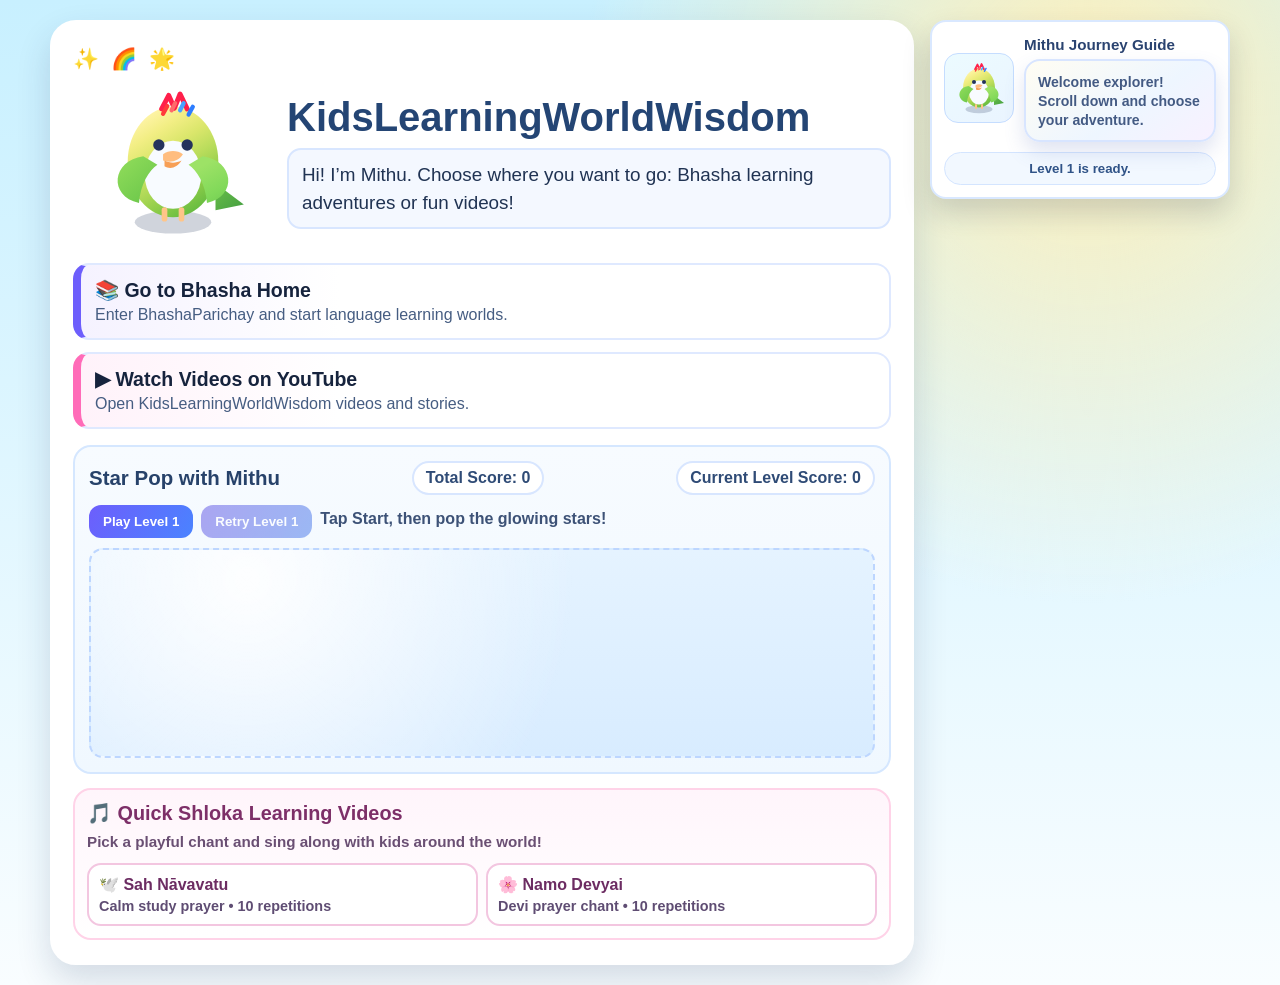
==== commit d6cea817: "Add quick YouTube links and shrink web shloka videos Co-authored-by: Copilot <223556219+Copilot@user" ====
--- a/index.html
+++ b/index.html
@@ -6,7 +6,7 @@
   <title>KidsLearningWorldWisdom | Magical Home</title>
   <meta name="description" content="KidsLearningWorldWisdom is a colorful home for children to learn with Mithu through BhashaParichay and videos.">
   <link rel="icon" href="data:image/svg+xml,%3Csvg xmlns='http://www.w3.org/2000/svg' viewBox='0 0 64 64'%3E%3Ctext y='50' x='8' font-size='44'%3E%F0%9F%8C%9F%3C/text%3E%3C/svg%3E">
-  <link rel="stylesheet" href="assets/styles.css?v=20261114u6">
+  <link rel="stylesheet" href="assets/styles.css?v=20261114u4">
   <style>
     :root {
       --bg-start: #c8f0ff;
@@ -198,6 +198,66 @@
       filter: grayscale(0.15);
     }
 
+    .shloka-quick-zone {
+      margin-top: 14px;
+      border-radius: 18px;
+      border: 2px solid #ffd3e8;
+      background: linear-gradient(180deg, #fff5fb, #fff);
+      padding: 12px;
+    }
+
+    .shloka-quick-zone h2 {
+      margin: 0;
+      font-size: clamp(1.04rem, 3.2vw, 1.24rem);
+      color: #7d2f68;
+    }
+
+    .shloka-quick-zone p {
+      margin: 6px 0 10px;
+      color: #6a4f73;
+      font-weight: 700;
+      font-size: 0.95rem;
+    }
+
+    .shloka-quick-links {
+      display: grid;
+      gap: 8px;
+      grid-template-columns: repeat(2, minmax(0, 1fr));
+    }
+
+    .shloka-link-card {
+      display: block;
+      text-decoration: none;
+      border-radius: 14px;
+      border: 2px solid #f3c6e0;
+      background: #fff;
+      padding: 10px;
+      color: #3a2d47;
+      transition: transform 0.18s ease, box-shadow 0.18s ease, border-color 0.18s ease;
+    }
+
+    .shloka-link-card:hover,
+    .shloka-link-card:focus-visible {
+      transform: translateY(-2px);
+      box-shadow: 0 10px 18px rgba(118, 52, 104, 0.18);
+      border-color: #dd97c5;
+      outline: none;
+    }
+
+    .shloka-link-title {
+      display: block;
+      font-weight: 900;
+      color: #6c2c62;
+      margin-bottom: 4px;
+    }
+
+    .shloka-link-sub {
+      display: block;
+      color: #5f4d73;
+      font-size: 0.9rem;
+      font-weight: 700;
+    }
+
     .star.orb-star { color: #ffd33d; }
     .star.orb-moon { color: #dbf1ff; }
     .star.orb-gem { color: #93ffe1; }
@@ -330,6 +390,7 @@
     @media (max-width: 760px) {
       .hero { grid-template-columns: 1fr; text-align: center; }
       .star-field { height: 190px; }
+      .shloka-quick-links { grid-template-columns: 1fr; }
     }
   </style>
 </head>
@@ -338,20 +399,49 @@
     <main class="home-card">
       <div class="sparkle">✨ 🌈 🌟</div>
       <section class="hero">
-        <svg class="mithu mithu-svg mithu-classic state-idle" viewBox="0 0 240 240" role="img" aria-label="Mithu parrot mascot">
+        <svg class="mithu mithu-svg state-idle" viewBox="0 0 240 240" role="img" aria-label="Mithu parrot mascot">
+          <defs>
+            <linearGradient id="homeMithuBodyRainbow" x1="74" y1="58" x2="168" y2="206" gradientUnits="userSpaceOnUse">
+              <stop offset="0" stop-color="#fff4a8"></stop>
+              <stop offset="0.16" stop-color="#f2ee84"></stop>
+              <stop offset="0.33" stop-color="#dae66b"></stop>
+              <stop offset="0.5" stop-color="#b8dc5b"></stop>
+              <stop offset="0.67" stop-color="#93ce4b"></stop>
+              <stop offset="0.84" stop-color="#6dbf42"></stop>
+              <stop offset="1" stop-color="#4aa247"></stop>
+            </linearGradient>
+            <linearGradient id="homeMithuWingLeft" x1="66" y1="116" x2="130" y2="188" gradientUnits="userSpaceOnUse">
+              <stop offset="0" stop-color="#89d857"></stop>
+              <stop offset="0.5" stop-color="#71ca4d"></stop>
+              <stop offset="1" stop-color="#53ad43"></stop>
+            </linearGradient>
+            <linearGradient id="homeMithuWingRight" x1="174" y1="118" x2="214" y2="188" gradientUnits="userSpaceOnUse">
+              <stop offset="0" stop-color="#9de266"></stop>
+              <stop offset="0.5" stop-color="#82d95a"></stop>
+              <stop offset="1" stop-color="#66c54d"></stop>
+            </linearGradient>
+            <linearGradient id="homeMithuTail" x1="182" y1="150" x2="223" y2="199" gradientUnits="userSpaceOnUse">
+              <stop offset="0" stop-color="#6abe49"></stop>
+              <stop offset="1" stop-color="#3d9940"></stop>
+            </linearGradient>
+          </defs>
           <ellipse class="mithu-shadow" cx="120" cy="205" rx="54" ry="16"></ellipse>
-          <path class="mithu-tail" d="M180 150 L220 180 L180 188 Z"></path>
-          <ellipse class="mithu-body" cx="120" cy="120" rx="64" ry="78"></ellipse>
-          <ellipse class="mithu-belly" cx="120" cy="138" rx="40" ry="48"></ellipse>
-          <path class="mithu-wing-left" d="M78 112 C34 118, 28 168, 72 178 C74 152, 86 132, 98 124 Z"></path>
-          <path class="mithu-wing-right" d="M162 112 C206 118, 212 168, 168 178 C166 152, 154 132, 142 124 Z"></path>
-          <circle class="mithu-eye-left" cx="100" cy="96" r="8"></circle>
-          <circle class="mithu-eye-right" cx="140" cy="96" r="8"></circle>
-          <path class="mithu-beak-top" d="M106 109 C114 103, 126 103, 134 109 C128 118, 118 122, 106 118 Z"></path>
-          <path class="mithu-beak-bottom" d="M108 118 C116 122, 124 122, 132 118 C126 128, 116 131, 108 126 Z"></path>
-          <rect class="mithu-leg-left" x="104" y="184" width="8" height="20" rx="4"></rect>
-          <rect class="mithu-leg-right" x="128" y="184" width="8" height="20" rx="4"></rect>
-          <path class="mithu-crest" d="M104 45 L114 26 L122 44 L130 24 L140 45"></path>
+          <path class="mithu-tail" d="M180 150 L220 180 L180 188 Z" style="fill:url(#homeMithuTail)"></path>
+          <ellipse class="mithu-body" cx="120" cy="120" rx="64" ry="78" style="fill:url(#homeMithuBodyRainbow)"></ellipse>
+          <ellipse class="mithu-belly" cx="120" cy="138" rx="40" ry="48" style="fill:#f8fbff"></ellipse>
+          <path class="mithu-wing-left" d="M78 112 C34 118, 28 168, 72 178 C74 152, 86 132, 98 124 Z" style="fill:url(#homeMithuWingLeft)"></path>
+          <path class="mithu-wing-right" d="M162 112 C206 118, 212 168, 168 178 C166 152, 154 132, 142 124 Z" style="fill:url(#homeMithuWingRight)"></path>
+          <circle class="mithu-eye-left" cx="100" cy="96" r="8" style="fill:#24325c"></circle>
+          <circle class="mithu-eye-right" cx="140" cy="96" r="8" style="fill:#24325c"></circle>
+          <path class="mithu-beak-top" d="M106 109 C114 103, 126 103, 134 109 C128 118, 118 122, 106 118 Z" style="fill:#ffbd7f"></path>
+          <path class="mithu-beak-bottom" d="M108 118 C116 122, 124 122, 132 118 C126 128, 116 131, 108 126 Z" style="fill:#f79f56"></path>
+          <rect class="mithu-leg-left" x="104" y="184" width="8" height="20" rx="4" style="fill:#ffc589"></rect>
+          <rect class="mithu-leg-right" x="128" y="184" width="8" height="20" rx="4" style="fill:#ffc589"></rect>
+          <path class="mithu-crest" d="M104 45 L114 26 L122 44 L130 24 L140 45" style="stroke:#ff1f4a"></path>
+          <path d="M106 52 L112 41" style="stroke:#ff3a3a;stroke-width:6;fill:none;stroke-linecap:round"></path>
+          <path d="M118 47 L123 37" style="stroke:#ff6a6a;stroke-width:6;fill:none;stroke-linecap:round"></path>
+          <path d="M130 47 L135 37" style="stroke:#4aa3ff;stroke-width:6;fill:none;stroke-linecap:round"></path>
+          <path d="M142 53 L148 42" style="stroke:#2d7dff;stroke-width:6;fill:none;stroke-linecap:round"></path>
         </svg>
         <div>
           <h1>KidsLearningWorldWisdom</h1>
@@ -384,25 +474,69 @@
         </div>
         <div class="star-field" id="starField" aria-live="polite"></div>
       </section>
+
+      <section class="shloka-quick-zone" aria-label="Quick shloka learning videos">
+        <h2>🎵 Quick Shloka Learning Videos</h2>
+        <p>Pick a playful chant and sing along with kids around the world!</p>
+        <div class="shloka-quick-links">
+          <a class="shloka-link-card" href="https://www.youtube.com/watch?v=Mw3zl4I3Vdg" target="_blank" rel="noopener noreferrer">
+            <span class="shloka-link-title">🕊️ Sah Nāvavatu</span>
+            <span class="shloka-link-sub">Calm study prayer • 10 repetitions</span>
+          </a>
+          <a class="shloka-link-card" href="https://youtu.be/xL6ymoW_tCA" target="_blank" rel="noopener noreferrer">
+            <span class="shloka-link-title">🌸 Namo Devyai</span>
+            <span class="shloka-link-sub">Devi prayer chant • 10 repetitions</span>
+          </a>
+        </div>
+      </section>
     </main>
 
     <aside class="journey-guide parrot-mascot state-idle" id="journeyGuide" aria-live="polite">
       <div class="journey-guide-head">
         <figure class="journey-guide-mithu" aria-hidden="true">
-          <svg viewBox="0 0 240 240" class="mithu-svg mithu-classic" role="presentation">
+          <svg viewBox="0 0 240 240" class="mithu-svg" role="presentation">
+            <defs>
+              <linearGradient id="guideMithuBodyRainbow" x1="74" y1="58" x2="168" y2="206" gradientUnits="userSpaceOnUse">
+                <stop offset="0" stop-color="#fff4a8"></stop>
+                <stop offset="0.16" stop-color="#f2ee84"></stop>
+                <stop offset="0.33" stop-color="#dae66b"></stop>
+                <stop offset="0.5" stop-color="#b8dc5b"></stop>
+                <stop offset="0.67" stop-color="#93ce4b"></stop>
+                <stop offset="0.84" stop-color="#6dbf42"></stop>
+                <stop offset="1" stop-color="#4aa247"></stop>
+              </linearGradient>
+              <linearGradient id="guideMithuWingLeft" x1="66" y1="116" x2="130" y2="188" gradientUnits="userSpaceOnUse">
+                <stop offset="0" stop-color="#89d857"></stop>
+                <stop offset="0.5" stop-color="#71ca4d"></stop>
+                <stop offset="1" stop-color="#53ad43"></stop>
+              </linearGradient>
+              <linearGradient id="guideMithuWingRight" x1="174" y1="118" x2="214" y2="188" gradientUnits="userSpaceOnUse">
+                <stop offset="0" stop-color="#9de266"></stop>
+                <stop offset="0.5" stop-color="#82d95a"></stop>
+                <stop offset="1" stop-color="#66c54d"></stop>
+              </linearGradient>
+              <linearGradient id="guideMithuTail" x1="182" y1="150" x2="223" y2="199" gradientUnits="userSpaceOnUse">
+                <stop offset="0" stop-color="#6abe49"></stop>
+                <stop offset="1" stop-color="#3d9940"></stop>
+              </linearGradient>
+            </defs>
             <ellipse class="mithu-shadow" cx="120" cy="205" rx="54" ry="16"></ellipse>
-            <path class="mithu-tail" d="M180 150 L220 180 L180 188 Z"></path>
-            <ellipse class="mithu-body" cx="120" cy="120" rx="64" ry="78"></ellipse>
-            <ellipse class="mithu-belly" cx="120" cy="138" rx="40" ry="48"></ellipse>
-            <path class="mithu-wing-left" d="M78 112 C34 118, 28 168, 72 178 C74 152, 86 132, 98 124 Z"></path>
-            <path class="mithu-wing-right" d="M162 112 C206 118, 212 168, 168 178 C166 152, 154 132, 142 124 Z"></path>
-            <circle class="mithu-eye-left" cx="100" cy="96" r="8"></circle>
-            <circle class="mithu-eye-right" cx="140" cy="96" r="8"></circle>
-            <path class="mithu-beak-top" d="M106 109 C114 103, 126 103, 134 109 C128 118, 118 122, 106 118 Z"></path>
-            <path class="mithu-beak-bottom" d="M108 118 C116 122, 124 122, 132 118 C126 128, 116 131, 108 126 Z"></path>
-            <rect class="mithu-leg-left" x="104" y="184" width="8" height="20" rx="4"></rect>
-            <rect class="mithu-leg-right" x="128" y="184" width="8" height="20" rx="4"></rect>
-            <path class="mithu-crest" d="M104 45 L114 26 L122 44 L130 24 L140 45"></path>
+            <path class="mithu-tail" d="M180 150 L220 180 L180 188 Z" style="fill:url(#guideMithuTail)"></path>
+            <ellipse class="mithu-body" cx="120" cy="120" rx="64" ry="78" style="fill:url(#guideMithuBodyRainbow)"></ellipse>
+            <ellipse class="mithu-belly" cx="120" cy="138" rx="40" ry="48" style="fill:#f8fbff"></ellipse>
+            <path class="mithu-wing-left" d="M78 112 C34 118, 28 168, 72 178 C74 152, 86 132, 98 124 Z" style="fill:url(#guideMithuWingLeft)"></path>
+            <path class="mithu-wing-right" d="M162 112 C206 118, 212 168, 168 178 C166 152, 154 132, 142 124 Z" style="fill:url(#guideMithuWingRight)"></path>
+            <circle class="mithu-eye-left" cx="100" cy="96" r="8" style="fill:#24325c"></circle>
+            <circle class="mithu-eye-right" cx="140" cy="96" r="8" style="fill:#24325c"></circle>
+            <path class="mithu-beak-top" d="M106 109 C114 103, 126 103, 134 109 C128 118, 118 122, 106 118 Z" style="fill:#ffbd7f"></path>
+            <path class="mithu-beak-bottom" d="M108 118 C116 122, 124 122, 132 118 C126 128, 116 131, 108 126 Z" style="fill:#f79f56"></path>
+            <rect class="mithu-leg-left" x="104" y="184" width="8" height="20" rx="4" style="fill:#ffc589"></rect>
+            <rect class="mithu-leg-right" x="128" y="184" width="8" height="20" rx="4" style="fill:#ffc589"></rect>
+            <path class="mithu-crest" d="M104 45 L114 26 L122 44 L130 24 L140 45" style="stroke:#ff1f4a"></path>
+            <path d="M106 52 L112 41" style="stroke:#ff3a3a;stroke-width:6;fill:none;stroke-linecap:round"></path>
+            <path d="M118 47 L123 37" style="stroke:#ff6a6a;stroke-width:6;fill:none;stroke-linecap:round"></path>
+            <path d="M130 47 L135 37" style="stroke:#4aa3ff;stroke-width:6;fill:none;stroke-linecap:round"></path>
+            <path d="M142 53 L148 42" style="stroke:#2d7dff;stroke-width:6;fill:none;stroke-linecap:round"></path>
           </svg>
         </figure>
         <div>
@@ -416,13 +550,9 @@
 
   <script src="assets/vendor/motion.min.js"></script>
   <script src="assets/vendor/canvas-confetti.min.js"></script>
-  <script src="assets/site-config.js?v=20261114u1"></script>
   <script src="assets/mithu-follower.js?v=20261113u5"></script>
   <script>
     (function initHomePlayZone() {
-      if (typeof window.spApplyDeploymentTestReset === "function") {
-        window.spApplyDeploymentTestReset();
-      }
       const field = document.getElementById("starField");
       const totalScoreNode = document.getElementById("totalScore");
       const currentLevelScoreNode = document.getElementById("currentLevelScore");
--- a/assets/styles.css
+++ b/assets/styles.css
@@ -2953,25 +2953,33 @@
 
 .shloka-garden {
   display: grid;
-  gap: 14px;
+  gap: 8px;
 }
 
 .shloka-catalogue {
   display: grid;
-  grid-template-columns: repeat(auto-fit, minmax(260px, 1fr));
-  gap: 12px;
+  grid-template-columns: repeat(3, minmax(190px, 1fr));
+  gap: 8px;
 }
 
 .shloka-card {
   display: grid;
-  grid-template-columns: 110px 1fr;
-  gap: 10px;
+  grid-template-columns: 1fr;
+  gap: 6px;
   align-items: stretch;
   border: 2px solid #d9e6ff;
-  border-radius: 16px;
+  border-radius: 14px;
   background: linear-gradient(160deg, #fffdf6, #f3f8ff);
-  padding: 9px;
+  padding: 7px;
   box-shadow: 0 8px 18px rgba(37, 62, 122, 0.09);
+  min-height: 0;
+  transition: transform 0.2s ease, box-shadow 0.2s ease, border-color 0.2s ease;
+}
+
+.shloka-card:hover {
+  transform: translateY(-2px);
+  box-shadow: 0 12px 20px rgba(37, 62, 122, 0.14);
+  border-color: #b7cdf6;
 }
 
 .shloka-card.is-active {
@@ -2981,11 +2989,29 @@
 
 .shloka-card-thumb {
   width: 100%;
-  height: 100%;
-  min-height: 88px;
+  height: 94px;
   object-fit: cover;
   border-radius: 12px;
   border: 1px solid #d2e0ff;
+}
+
+.shloka-thumb-wrap {
+  position: relative;
+}
+
+.shloka-thumb-label {
+  position: absolute;
+  left: 8px;
+  bottom: 8px;
+  display: inline-block;
+  border-radius: 999px;
+  padding: 4px 8px;
+  font-size: 0.66rem;
+  font-weight: 800;
+  color: #173766;
+  background: rgba(255, 255, 255, 0.92);
+  border: 1px solid rgba(174, 200, 240, 0.95);
+  box-shadow: 0 4px 10px rgba(23, 55, 102, 0.16);
 }
 
 .shloka-card-content {
@@ -3002,7 +3028,7 @@
 
 .shloka-card-head h3 {
   margin: 0;
-  font-size: 1rem;
+  font-size: 0.88rem;
   color: #263f71;
 }
 
@@ -3015,37 +3041,45 @@
   background: #e9f7e8;
   color: #2f6f38;
   border: 1px solid #b6e2bc;
-  font-size: 0.74rem;
+  font-size: 0.68rem;
   font-weight: 800;
-  padding: 4px 8px;
+  padding: 3px 7px;
   white-space: nowrap;
 }
 
 .shloka-card-content > p {
   margin: 0;
   color: #425683;
-  font-size: 0.91rem;
-  line-height: 1.35;
+  font-size: 0.73rem;
+  line-height: 1.3;
 }
 
 .shloka-card-actions {
   display: flex;
-  flex-wrap: wrap;
+  flex-wrap: nowrap;
   gap: 8px;
 }
 
 .shloka-card-actions .button {
   margin: 0;
-  font-size: 0.84rem;
-  padding: 8px 10px;
+  font-size: 0.73rem;
+  padding: 6px 8px;
+  width: 100%;
+  justify-content: center;
 }
 
 .shloka-player-shell {
+  width: min(640px, 100%);
+  margin: 0 auto;
   border: 2px solid #d8e7ff;
-  border-radius: 18px;
+  border-radius: 16px;
   background: linear-gradient(145deg, #f5f9ff, #fff7e8 70%);
-  padding: 12px;
+  padding: 10px;
   box-shadow: inset 0 0 0 1px rgba(255, 255, 255, 0.7);
+}
+
+.shloka-player-shell.is-hidden {
+  display: none;
 }
 
 .shloka-player-head h3 {
@@ -3059,19 +3093,19 @@
 }
 
 .shloka-video-wrap {
-  margin-top: 10px;
+  margin-top: 8px;
   background: linear-gradient(150deg, #f7fbff, #fff8ec);
   border: 1px solid #d7e6ff;
-  border-radius: 16px;
-  padding: 10px;
+  border-radius: 14px;
+  padding: 8px;
 }
 
 .shloka-video {
   width: 100%;
-  border-radius: 12px;
+  border-radius: 10px;
   background: radial-gradient(circle at 20% 18%, #fff9de, #f5f8ff 58%, #e8f0ff);
   border: 1px solid #dce8ff;
-  max-height: 360px;
+  max-height: 260px;
 }
 
 .shloka-subtitle {
@@ -3099,91 +3133,35 @@
   color: #3f4a6c;
 }
 
-.shloka-scenes {
-  margin-top: 10px;
-  display: grid;
-  grid-template-columns: repeat(4, minmax(0, 1fr));
-  gap: 8px;
-}
-
-.shloka-scene {
-  width: 100%;
-  border-radius: 10px;
-  border: 2px solid #d4e3ff;
-  opacity: 0.84;
-  transform: scale(0.985);
-  transition: transform 0.25s ease, opacity 0.25s ease, border-color 0.25s ease;
-}
-
-.shloka-scene.active {
-  opacity: 1;
-  border-color: #8bc34a;
-  transform: scale(1);
-}
-
 .shloka-actions {
-  margin-top: 10px;
+  margin-top: 8px;
   display: flex;
   flex-wrap: wrap;
-  gap: 10px;
+  gap: 8px;
 }
 
 .shloka-actions .button {
   margin: 0;
+  font-size: 0.84rem;
 }
 
 .recite-privacy-note {
   margin-top: 8px;
 }
 
-.shloka-lines {
-  margin-top: 8px;
-  display: grid;
-  grid-template-columns: repeat(auto-fit, minmax(220px, 1fr));
-  gap: 10px;
-}
-
-.shloka-line-card {
-  border: 1px solid #d7e6ff;
-  border-radius: 12px;
-  background: #fff;
-  padding: 10px;
-  text-align: left;
-  display: grid;
-  gap: 4px;
-}
-
-.shloka-line-card.active {
-  border-color: #88c95d;
-  box-shadow: 0 0 0 2px rgba(136, 201, 93, 0.2);
-}
-
-.shloka-line-card .sa {
-  font-size: 1.08rem;
-  font-weight: 700;
-}
-
-.shloka-line-card .tr {
-  color: #4e5c84;
-  font-weight: 600;
-}
-
-.shloka-line-card .en {
-  color: #3f4a6c;
-  font-size: 0.95rem;
-}
-
 @media (max-width: 860px) {
-  .shloka-card {
+  .shloka-catalogue {
+    grid-template-columns: repeat(2, minmax(0, 1fr));
+  }
+
+  .shloka-card-thumb {
+    height: 96px;
+  }
+}
+
+@media (max-width: 560px) {
+  .shloka-catalogue {
     grid-template-columns: 1fr;
-  }
-
-  .shloka-card-thumb {
-    min-height: 120px;
-  }
-
-  .shloka-scenes {
-    grid-template-columns: repeat(2, minmax(0, 1fr));
   }
 }
 
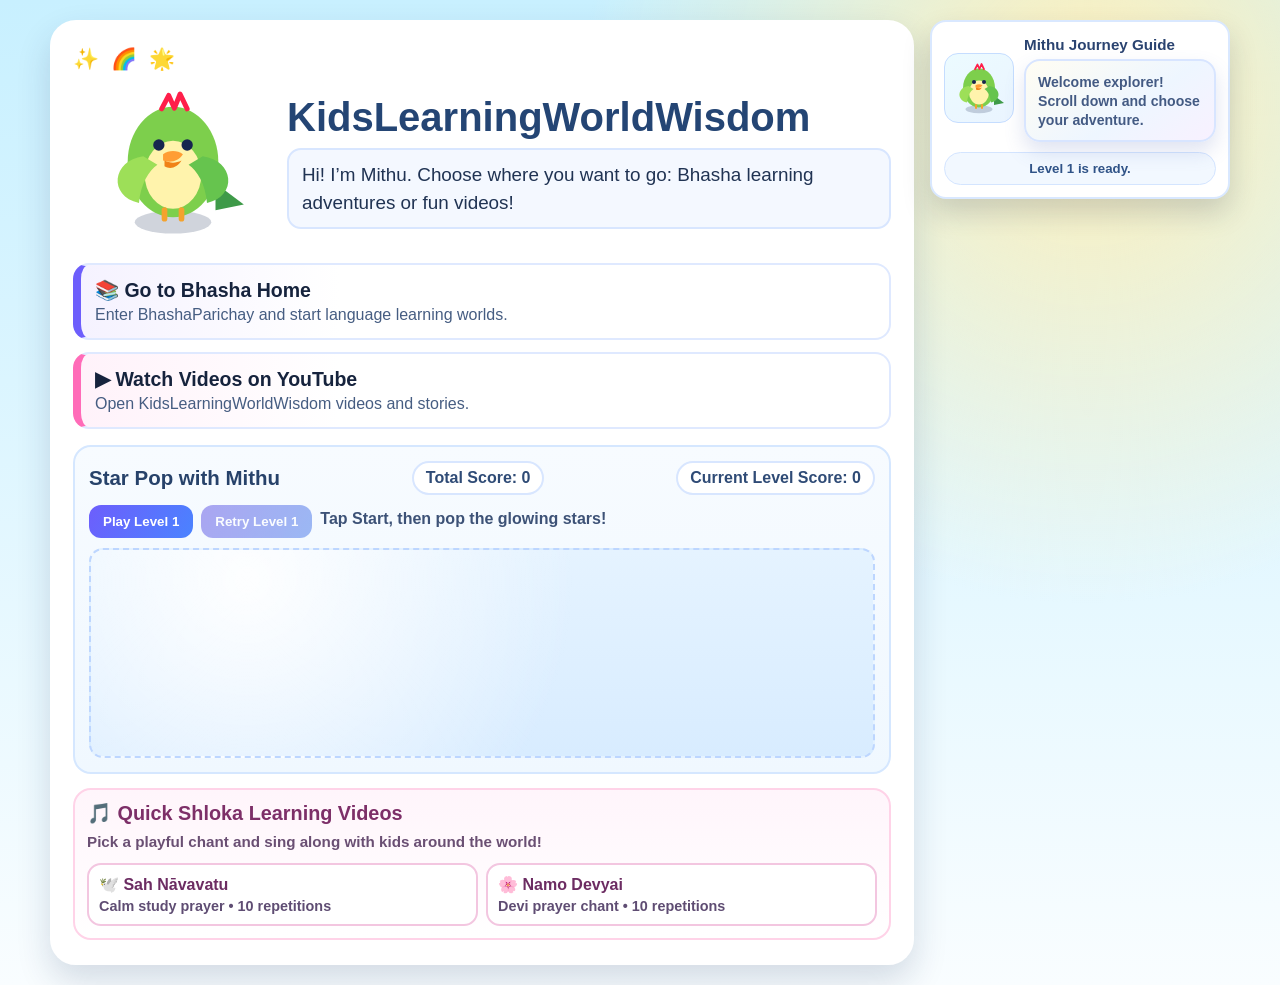
==== commit 8bc97c6a: "Add quick YouTube links and shrink web shloka videos Co-authored-by: Copilot <223556219+Copilot@user" ====
--- a/index.html
+++ b/index.html
@@ -6,7 +6,7 @@
   <title>KidsLearningWorldWisdom | Magical Home</title>
   <meta name="description" content="KidsLearningWorldWisdom is a colorful home for children to learn with Mithu through BhashaParichay and videos.">
   <link rel="icon" href="data:image/svg+xml,%3Csvg xmlns='http://www.w3.org/2000/svg' viewBox='0 0 64 64'%3E%3Ctext y='50' x='8' font-size='44'%3E%F0%9F%8C%9F%3C/text%3E%3C/svg%3E">
-  <link rel="stylesheet" href="assets/styles.css?v=20261114u4">
+  <link rel="stylesheet" href="assets/styles.css?v=20261114u6">
   <style>
     :root {
       --bg-start: #c8f0ff;
@@ -399,49 +399,20 @@
     <main class="home-card">
       <div class="sparkle">✨ 🌈 🌟</div>
       <section class="hero">
-        <svg class="mithu mithu-svg state-idle" viewBox="0 0 240 240" role="img" aria-label="Mithu parrot mascot">
-          <defs>
-            <linearGradient id="homeMithuBodyRainbow" x1="74" y1="58" x2="168" y2="206" gradientUnits="userSpaceOnUse">
-              <stop offset="0" stop-color="#fff4a8"></stop>
-              <stop offset="0.16" stop-color="#f2ee84"></stop>
-              <stop offset="0.33" stop-color="#dae66b"></stop>
-              <stop offset="0.5" stop-color="#b8dc5b"></stop>
-              <stop offset="0.67" stop-color="#93ce4b"></stop>
-              <stop offset="0.84" stop-color="#6dbf42"></stop>
-              <stop offset="1" stop-color="#4aa247"></stop>
-            </linearGradient>
-            <linearGradient id="homeMithuWingLeft" x1="66" y1="116" x2="130" y2="188" gradientUnits="userSpaceOnUse">
-              <stop offset="0" stop-color="#89d857"></stop>
-              <stop offset="0.5" stop-color="#71ca4d"></stop>
-              <stop offset="1" stop-color="#53ad43"></stop>
-            </linearGradient>
-            <linearGradient id="homeMithuWingRight" x1="174" y1="118" x2="214" y2="188" gradientUnits="userSpaceOnUse">
-              <stop offset="0" stop-color="#9de266"></stop>
-              <stop offset="0.5" stop-color="#82d95a"></stop>
-              <stop offset="1" stop-color="#66c54d"></stop>
-            </linearGradient>
-            <linearGradient id="homeMithuTail" x1="182" y1="150" x2="223" y2="199" gradientUnits="userSpaceOnUse">
-              <stop offset="0" stop-color="#6abe49"></stop>
-              <stop offset="1" stop-color="#3d9940"></stop>
-            </linearGradient>
-          </defs>
+        <svg class="mithu mithu-svg mithu-classic state-idle" viewBox="0 0 240 240" role="img" aria-label="Mithu parrot mascot">
           <ellipse class="mithu-shadow" cx="120" cy="205" rx="54" ry="16"></ellipse>
-          <path class="mithu-tail" d="M180 150 L220 180 L180 188 Z" style="fill:url(#homeMithuTail)"></path>
-          <ellipse class="mithu-body" cx="120" cy="120" rx="64" ry="78" style="fill:url(#homeMithuBodyRainbow)"></ellipse>
-          <ellipse class="mithu-belly" cx="120" cy="138" rx="40" ry="48" style="fill:#f8fbff"></ellipse>
-          <path class="mithu-wing-left" d="M78 112 C34 118, 28 168, 72 178 C74 152, 86 132, 98 124 Z" style="fill:url(#homeMithuWingLeft)"></path>
-          <path class="mithu-wing-right" d="M162 112 C206 118, 212 168, 168 178 C166 152, 154 132, 142 124 Z" style="fill:url(#homeMithuWingRight)"></path>
-          <circle class="mithu-eye-left" cx="100" cy="96" r="8" style="fill:#24325c"></circle>
-          <circle class="mithu-eye-right" cx="140" cy="96" r="8" style="fill:#24325c"></circle>
-          <path class="mithu-beak-top" d="M106 109 C114 103, 126 103, 134 109 C128 118, 118 122, 106 118 Z" style="fill:#ffbd7f"></path>
-          <path class="mithu-beak-bottom" d="M108 118 C116 122, 124 122, 132 118 C126 128, 116 131, 108 126 Z" style="fill:#f79f56"></path>
-          <rect class="mithu-leg-left" x="104" y="184" width="8" height="20" rx="4" style="fill:#ffc589"></rect>
-          <rect class="mithu-leg-right" x="128" y="184" width="8" height="20" rx="4" style="fill:#ffc589"></rect>
-          <path class="mithu-crest" d="M104 45 L114 26 L122 44 L130 24 L140 45" style="stroke:#ff1f4a"></path>
-          <path d="M106 52 L112 41" style="stroke:#ff3a3a;stroke-width:6;fill:none;stroke-linecap:round"></path>
-          <path d="M118 47 L123 37" style="stroke:#ff6a6a;stroke-width:6;fill:none;stroke-linecap:round"></path>
-          <path d="M130 47 L135 37" style="stroke:#4aa3ff;stroke-width:6;fill:none;stroke-linecap:round"></path>
-          <path d="M142 53 L148 42" style="stroke:#2d7dff;stroke-width:6;fill:none;stroke-linecap:round"></path>
+          <path class="mithu-tail" d="M180 150 L220 180 L180 188 Z"></path>
+          <ellipse class="mithu-body" cx="120" cy="120" rx="64" ry="78"></ellipse>
+          <ellipse class="mithu-belly" cx="120" cy="138" rx="40" ry="48"></ellipse>
+          <path class="mithu-wing-left" d="M78 112 C34 118, 28 168, 72 178 C74 152, 86 132, 98 124 Z"></path>
+          <path class="mithu-wing-right" d="M162 112 C206 118, 212 168, 168 178 C166 152, 154 132, 142 124 Z"></path>
+          <circle class="mithu-eye-left" cx="100" cy="96" r="8"></circle>
+          <circle class="mithu-eye-right" cx="140" cy="96" r="8"></circle>
+          <path class="mithu-beak-top" d="M106 109 C114 103, 126 103, 134 109 C128 118, 118 122, 106 118 Z"></path>
+          <path class="mithu-beak-bottom" d="M108 118 C116 122, 124 122, 132 118 C126 128, 116 131, 108 126 Z"></path>
+          <rect class="mithu-leg-left" x="104" y="184" width="8" height="20" rx="4"></rect>
+          <rect class="mithu-leg-right" x="128" y="184" width="8" height="20" rx="4"></rect>
+          <path class="mithu-crest" d="M104 45 L114 26 L122 44 L130 24 L140 45"></path>
         </svg>
         <div>
           <h1>KidsLearningWorldWisdom</h1>
@@ -494,49 +465,20 @@
     <aside class="journey-guide parrot-mascot state-idle" id="journeyGuide" aria-live="polite">
       <div class="journey-guide-head">
         <figure class="journey-guide-mithu" aria-hidden="true">
-          <svg viewBox="0 0 240 240" class="mithu-svg" role="presentation">
-            <defs>
-              <linearGradient id="guideMithuBodyRainbow" x1="74" y1="58" x2="168" y2="206" gradientUnits="userSpaceOnUse">
-                <stop offset="0" stop-color="#fff4a8"></stop>
-                <stop offset="0.16" stop-color="#f2ee84"></stop>
-                <stop offset="0.33" stop-color="#dae66b"></stop>
-                <stop offset="0.5" stop-color="#b8dc5b"></stop>
-                <stop offset="0.67" stop-color="#93ce4b"></stop>
-                <stop offset="0.84" stop-color="#6dbf42"></stop>
-                <stop offset="1" stop-color="#4aa247"></stop>
-              </linearGradient>
-              <linearGradient id="guideMithuWingLeft" x1="66" y1="116" x2="130" y2="188" gradientUnits="userSpaceOnUse">
-                <stop offset="0" stop-color="#89d857"></stop>
-                <stop offset="0.5" stop-color="#71ca4d"></stop>
-                <stop offset="1" stop-color="#53ad43"></stop>
-              </linearGradient>
-              <linearGradient id="guideMithuWingRight" x1="174" y1="118" x2="214" y2="188" gradientUnits="userSpaceOnUse">
-                <stop offset="0" stop-color="#9de266"></stop>
-                <stop offset="0.5" stop-color="#82d95a"></stop>
-                <stop offset="1" stop-color="#66c54d"></stop>
-              </linearGradient>
-              <linearGradient id="guideMithuTail" x1="182" y1="150" x2="223" y2="199" gradientUnits="userSpaceOnUse">
-                <stop offset="0" stop-color="#6abe49"></stop>
-                <stop offset="1" stop-color="#3d9940"></stop>
-              </linearGradient>
-            </defs>
+          <svg viewBox="0 0 240 240" class="mithu-svg mithu-classic" role="presentation">
             <ellipse class="mithu-shadow" cx="120" cy="205" rx="54" ry="16"></ellipse>
-            <path class="mithu-tail" d="M180 150 L220 180 L180 188 Z" style="fill:url(#guideMithuTail)"></path>
-            <ellipse class="mithu-body" cx="120" cy="120" rx="64" ry="78" style="fill:url(#guideMithuBodyRainbow)"></ellipse>
-            <ellipse class="mithu-belly" cx="120" cy="138" rx="40" ry="48" style="fill:#f8fbff"></ellipse>
-            <path class="mithu-wing-left" d="M78 112 C34 118, 28 168, 72 178 C74 152, 86 132, 98 124 Z" style="fill:url(#guideMithuWingLeft)"></path>
-            <path class="mithu-wing-right" d="M162 112 C206 118, 212 168, 168 178 C166 152, 154 132, 142 124 Z" style="fill:url(#guideMithuWingRight)"></path>
-            <circle class="mithu-eye-left" cx="100" cy="96" r="8" style="fill:#24325c"></circle>
-            <circle class="mithu-eye-right" cx="140" cy="96" r="8" style="fill:#24325c"></circle>
-            <path class="mithu-beak-top" d="M106 109 C114 103, 126 103, 134 109 C128 118, 118 122, 106 118 Z" style="fill:#ffbd7f"></path>
-            <path class="mithu-beak-bottom" d="M108 118 C116 122, 124 122, 132 118 C126 128, 116 131, 108 126 Z" style="fill:#f79f56"></path>
-            <rect class="mithu-leg-left" x="104" y="184" width="8" height="20" rx="4" style="fill:#ffc589"></rect>
-            <rect class="mithu-leg-right" x="128" y="184" width="8" height="20" rx="4" style="fill:#ffc589"></rect>
-            <path class="mithu-crest" d="M104 45 L114 26 L122 44 L130 24 L140 45" style="stroke:#ff1f4a"></path>
-            <path d="M106 52 L112 41" style="stroke:#ff3a3a;stroke-width:6;fill:none;stroke-linecap:round"></path>
-            <path d="M118 47 L123 37" style="stroke:#ff6a6a;stroke-width:6;fill:none;stroke-linecap:round"></path>
-            <path d="M130 47 L135 37" style="stroke:#4aa3ff;stroke-width:6;fill:none;stroke-linecap:round"></path>
-            <path d="M142 53 L148 42" style="stroke:#2d7dff;stroke-width:6;fill:none;stroke-linecap:round"></path>
+            <path class="mithu-tail" d="M180 150 L220 180 L180 188 Z"></path>
+            <ellipse class="mithu-body" cx="120" cy="120" rx="64" ry="78"></ellipse>
+            <ellipse class="mithu-belly" cx="120" cy="138" rx="40" ry="48"></ellipse>
+            <path class="mithu-wing-left" d="M78 112 C34 118, 28 168, 72 178 C74 152, 86 132, 98 124 Z"></path>
+            <path class="mithu-wing-right" d="M162 112 C206 118, 212 168, 168 178 C166 152, 154 132, 142 124 Z"></path>
+            <circle class="mithu-eye-left" cx="100" cy="96" r="8"></circle>
+            <circle class="mithu-eye-right" cx="140" cy="96" r="8"></circle>
+            <path class="mithu-beak-top" d="M106 109 C114 103, 126 103, 134 109 C128 118, 118 122, 106 118 Z"></path>
+            <path class="mithu-beak-bottom" d="M108 118 C116 122, 124 122, 132 118 C126 128, 116 131, 108 126 Z"></path>
+            <rect class="mithu-leg-left" x="104" y="184" width="8" height="20" rx="4"></rect>
+            <rect class="mithu-leg-right" x="128" y="184" width="8" height="20" rx="4"></rect>
+            <path class="mithu-crest" d="M104 45 L114 26 L122 44 L130 24 L140 45"></path>
           </svg>
         </figure>
         <div>
@@ -550,9 +492,13 @@
 
   <script src="assets/vendor/motion.min.js"></script>
   <script src="assets/vendor/canvas-confetti.min.js"></script>
+  <script src="assets/site-config.js?v=20261114u1"></script>
   <script src="assets/mithu-follower.js?v=20261113u5"></script>
   <script>
     (function initHomePlayZone() {
+      if (typeof window.spApplyDeploymentTestReset === "function") {
+        window.spApplyDeploymentTestReset();
+      }
       const field = document.getElementById("starField");
       const totalScoreNode = document.getElementById("totalScore");
       const currentLevelScoreNode = document.getElementById("currentLevelScore");
